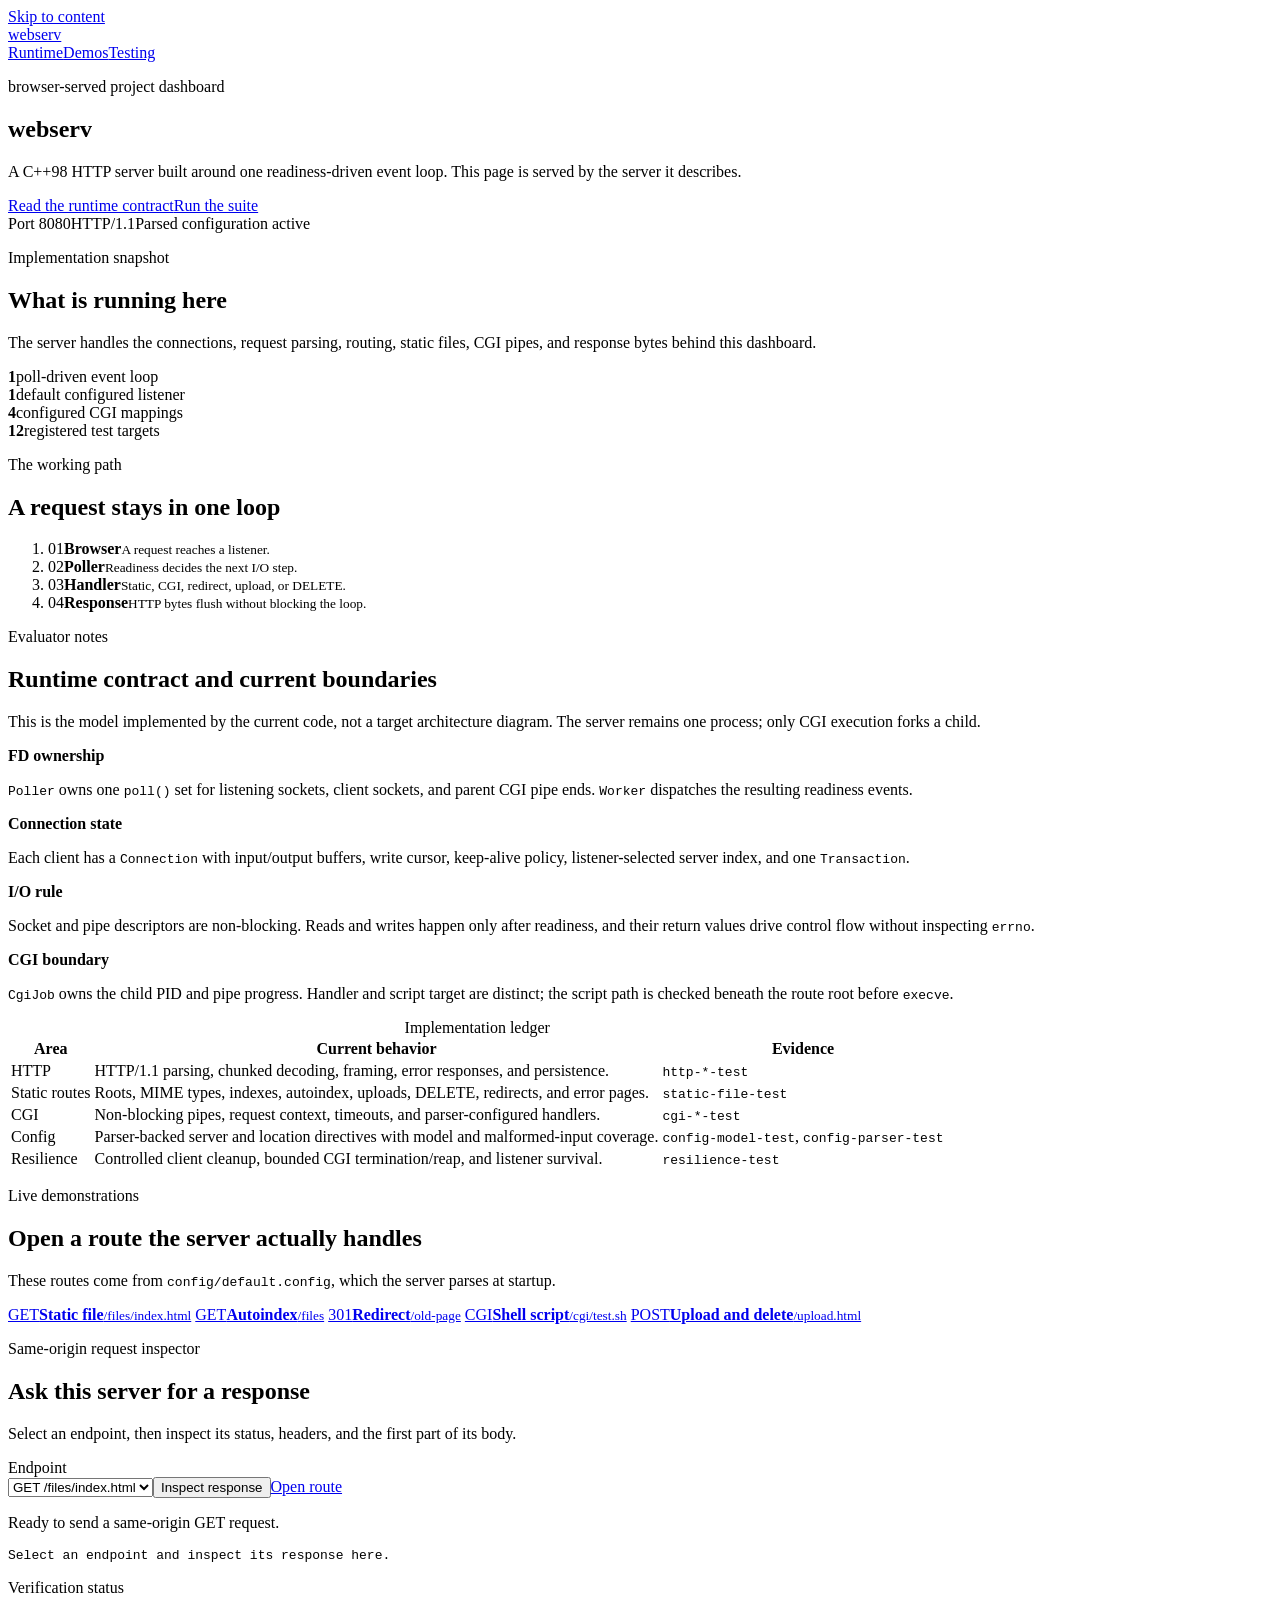
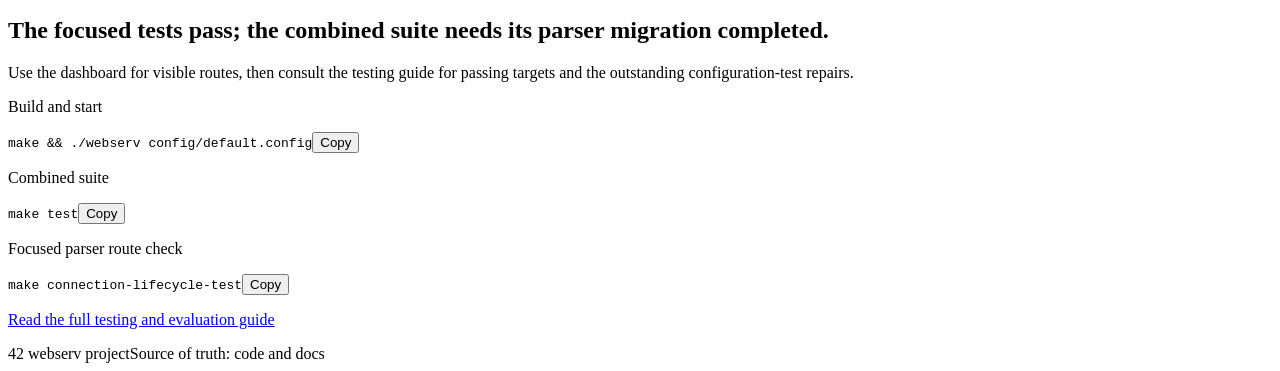
==== contents/index.html @ 9304d712 "feat(upload): accept multipart/form-data browser uploads and add an upload demo page Parse multipart" ====
<!DOCTYPE html>
<html lang="en">
<head>
	<meta charset="utf-8">
	<meta name="viewport" content="width=device-width, initial-scale=1">
	<meta name="description" content="A browser-served project dashboard for the 42 webserv project.">
	<title>webserv | project dashboard</title>
	<link rel="stylesheet" href="/dashboard.css">
</head>
<body>
	<a class="skip-link" href="#main">Skip to content</a>
	<header class="site-header">
		<a class="wordmark" href="/" aria-label="webserv dashboard home">webserv</a>
		<nav aria-label="Primary navigation"><a href="#technical">Runtime</a><a href="#demos">Demos</a><a href="#testing">Testing</a></nav>
	</header>
	<main id="main">
		<section class="hero" aria-labelledby="page-title">
			<div class="hero-content page-width">
				<p class="eyebrow"><span class="status-mark" aria-hidden="true"></span>browser-served project dashboard</p>
				<h1 id="page-title">webserv</h1>
				<p class="hero-copy">A C++98 HTTP server built around one readiness-driven event loop. This page is served by the server it describes.</p>
				<div class="hero-actions"><a class="button button-primary" href="#technical">Read the runtime contract</a><a class="button button-quiet" href="#testing">Run the suite</a></div>
			</div>
			<div class="hero-foot page-width"><span>Port 8080</span><span>HTTP/1.1</span><span>Parsed configuration active</span></div>
		</section>
		<section class="section page-width" aria-labelledby="snapshot-title">
			<div class="section-heading"><p class="eyebrow eyebrow-dark">Implementation snapshot</p><h2 id="snapshot-title">What is running here</h2><p>The server handles the connections, request parsing, routing, static files, CGI pipes, and response bytes behind this dashboard.</p></div>
			<div class="stat-grid">
				<article class="stat-card"><strong>1</strong><span>poll-driven event loop</span></article>
				<article class="stat-card stat-cyan"><strong>1</strong><span>default configured listener</span></article>
				<article class="stat-card stat-coral"><strong>4</strong><span>configured CGI mappings</span></article>
				<article class="stat-card stat-green"><strong>12</strong><span>registered test targets</span></article>
			</div>
		</section>
		<section class="section section-ink" aria-labelledby="path-title"><div class="page-width">
			<div class="section-heading section-heading-light"><p class="eyebrow">The working path</p><h2 id="path-title">A request stays in one loop</h2></div>
			<ol class="route-flow">
				<li><span>01</span><strong>Browser</strong><small>A request reaches a listener.</small></li>
				<li><span>02</span><strong>Poller</strong><small>Readiness decides the next I/O step.</small></li>
				<li><span>03</span><strong>Handler</strong><small>Static, CGI, redirect, upload, or DELETE.</small></li>
				<li><span>04</span><strong>Response</strong><small>HTTP bytes flush without blocking the loop.</small></li>
			</ol>
		</div></section>
		<section id="technical" class="section technical-section" aria-labelledby="technical-title"><div class="page-width">
			<div class="section-heading"><p class="eyebrow eyebrow-dark">Evaluator notes</p><h2 id="technical-title">Runtime contract and current boundaries</h2><p>This is the model implemented by the current code, not a target architecture diagram. The server remains one process; only CGI execution forks a child.</p></div>
			<div class="technical-layout">
				<div class="runtime-list" role="list">
					<div role="listitem"><strong>FD ownership</strong><p><code>Poller</code> owns one <code>poll()</code> set for listening sockets, client sockets, and parent CGI pipe ends. <code>Worker</code> dispatches the resulting readiness events.</p></div>
					<div role="listitem"><strong>Connection state</strong><p>Each client has a <code>Connection</code> with input/output buffers, write cursor, keep-alive policy, listener-selected server index, and one <code>Transaction</code>.</p></div>
					<div role="listitem"><strong>I/O rule</strong><p>Socket and pipe descriptors are non-blocking. Reads and writes happen only after readiness, and their return values drive control flow without inspecting <code>errno</code>.</p></div>
					<div role="listitem"><strong>CGI boundary</strong><p><code>CgiJob</code> owns the child PID and pipe progress. Handler and script target are distinct; the script path is checked beneath the route root before <code>execve</code>.</p></div>
				</div>
				<div class="status-ledger"><table><caption>Implementation ledger</caption><thead><tr><th>Area</th><th>Current behavior</th><th>Evidence</th></tr></thead><tbody>
					<tr><td>HTTP</td><td>HTTP/1.1 parsing, chunked decoding, framing, error responses, and persistence.</td><td><code>http-*-test</code></td></tr>
					<tr><td>Static routes</td><td>Roots, MIME types, indexes, autoindex, uploads, DELETE, redirects, and error pages.</td><td><code>static-file-test</code></td></tr>
					<tr><td>CGI</td><td>Non-blocking pipes, request context, timeouts, and parser-configured handlers.</td><td><code>cgi-*-test</code></td></tr>
					<tr><td>Config</td><td>Parser-backed server and location directives with model and malformed-input coverage.</td><td><code>config-model-test</code>, <code>config-parser-test</code></td></tr>
					<tr><td>Resilience</td><td>Controlled client cleanup, bounded CGI termination/reap, and listener survival.</td><td><code>resilience-test</code></td></tr>
				</tbody></table></div>
			</div>
		</div></section>
		<section id="demos" class="section page-width" aria-labelledby="demos-title">
			<div class="section-heading"><p class="eyebrow eyebrow-dark">Live demonstrations</p><h2 id="demos-title">Open a route the server actually handles</h2><p>These routes come from <code>config/default.config</code>, which the server parses at startup.</p></div>
			<div class="demo-grid">
				<a class="demo-link" href="/files/index.html"><span>GET</span><strong>Static file</strong><small>/files/index.html</small></a>
				<a class="demo-link" href="/files"><span>GET</span><strong>Autoindex</strong><small>/files</small></a>
				<a class="demo-link" href="/old-page"><span>301</span><strong>Redirect</strong><small>/old-page</small></a>
				<a class="demo-link" href="/cgi/test.sh"><span>CGI</span><strong>Shell script</strong><small>/cgi/test.sh</small></a>
				<a class="demo-link" href="/upload.html"><span>POST</span><strong>Upload and delete</strong><small>/upload.html</small></a>
			</div>
		</section>
		<section id="inspector" class="section inspector-section" aria-labelledby="inspector-title"><div class="page-width inspector-layout">
			<div class="section-heading"><p class="eyebrow eyebrow-dark">Same-origin request inspector</p><h2 id="inspector-title">Ask this server for a response</h2><p>Select an endpoint, then inspect its status, headers, and the first part of its body.</p></div>
			<div class="inspector-tool">
				<label for="endpoint">Endpoint</label>
				<div class="inspector-controls"><select id="endpoint" name="endpoint"><option value="/files/index.html">GET /files/index.html</option><option value="/files">GET /files</option><option value="/old-page">GET /old-page</option><option value="/cgi/test.sh">GET /cgi/test.sh</option></select><button id="run-request" class="button button-primary" type="button">Inspect response</button><a id="open-endpoint" class="button button-quiet" href="/files/index.html">Open route</a></div>
				<p id="inspector-status" class="inspector-status" role="status">Ready to send a same-origin GET request.</p>
				<pre id="inspector-output" class="inspector-output" tabindex="0">Select an endpoint and inspect its response here.</pre>
			</div>
		</div></section>
		<section id="testing" class="section page-width" aria-labelledby="testing-title">
			<div class="section-heading"><p class="eyebrow eyebrow-dark">Verification status</p><h2 id="testing-title">The focused tests pass; the combined suite needs its parser migration completed.</h2><p>Use the dashboard for visible routes, then consult the testing guide for passing targets and the outstanding configuration-test repairs.</p></div>
			<div class="command-grid">
				<div class="command-block"><p>Build and start</p><code>make &amp;&amp; ./webserv config/default.config</code><button class="copy-button" type="button" data-copy="make &amp;&amp; ./webserv config/default.config">Copy</button></div>
				<div class="command-block"><p>Combined suite</p><code>make test</code><button class="copy-button" type="button" data-copy="make test">Copy</button></div>
				<div class="command-block"><p>Focused parser route check</p><code>make connection-lifecycle-test</code><button class="copy-button" type="button" data-copy="make connection-lifecycle-test">Copy</button></div>
			</div>
			<p class="testing-link"><a href="https://github.com/lgollong/webserv/blob/main/docs/testing.md">Read the full testing and evaluation guide</a></p>
		</section>
	</main>
	<footer class="site-footer"><div class="page-width"><span>42 webserv project</span><span>Source of truth: code and docs</span></div></footer>
	<script src="/dashboard.js"></script>
</body>
</html>
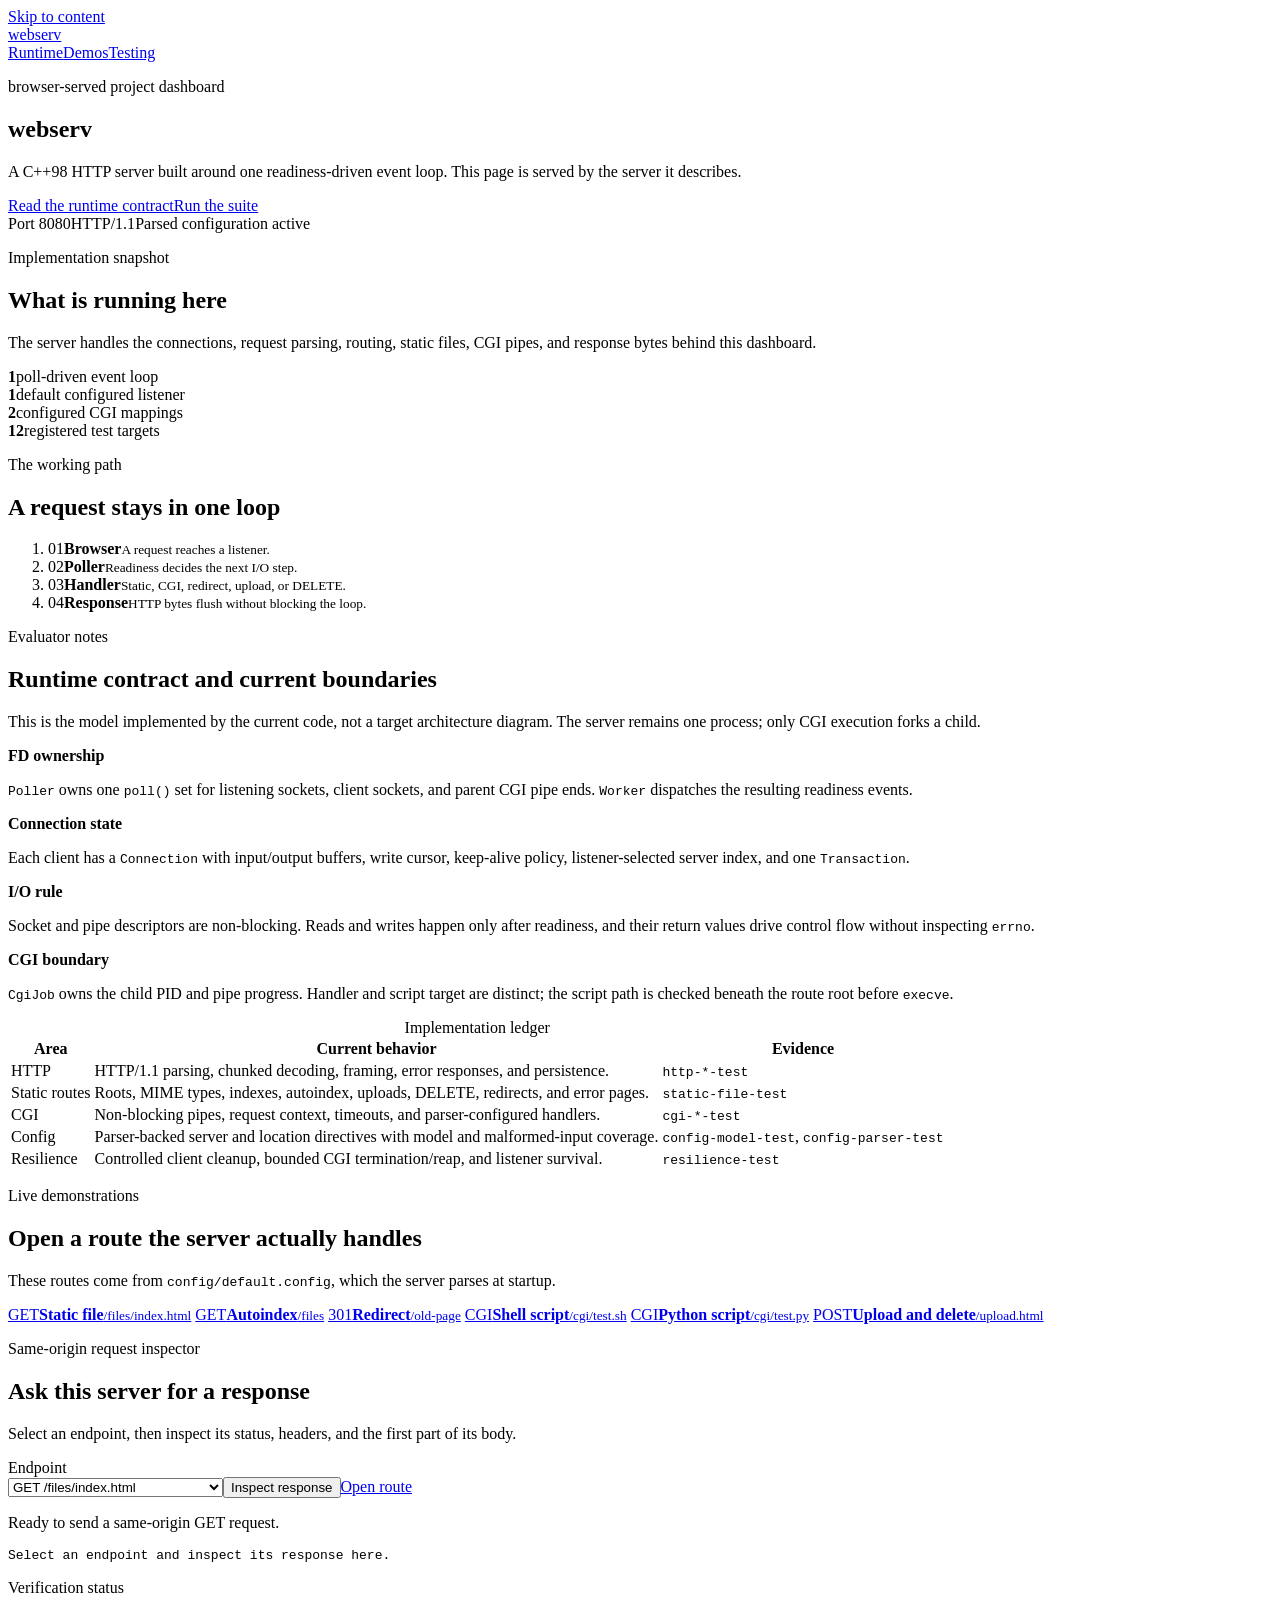
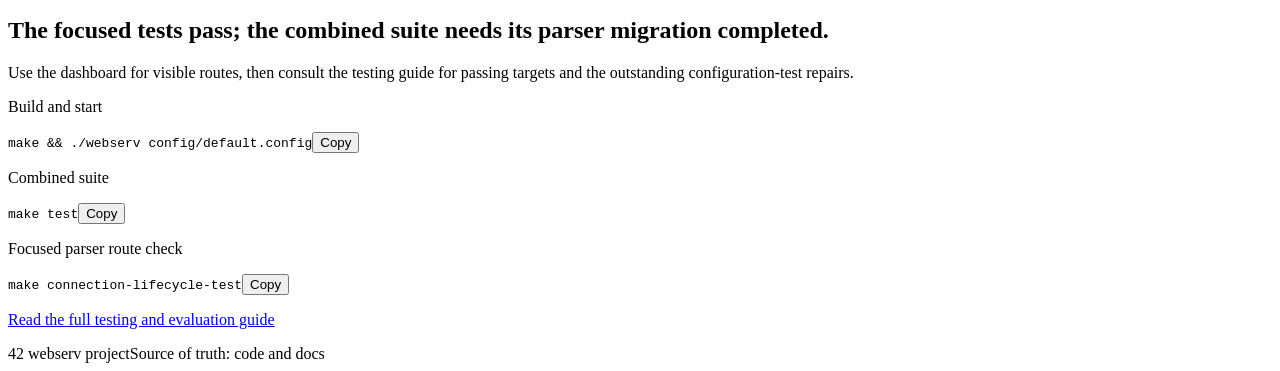
==== commit 5a8217a2: "fix(cgi): make every configured CGI handler runnable with a demo script Remove the php-cgi and /bin/" ====
--- a/contents/index.html
+++ b/contents/index.html
@@ -28,7 +28,7 @@
 			<div class="stat-grid">
 				<article class="stat-card"><strong>1</strong><span>poll-driven event loop</span></article>
 				<article class="stat-card stat-cyan"><strong>1</strong><span>default configured listener</span></article>
-				<article class="stat-card stat-coral"><strong>4</strong><span>configured CGI mappings</span></article>
+				<article class="stat-card stat-coral"><strong>2</strong><span>configured CGI mappings</span></article>
 				<article class="stat-card stat-green"><strong>12</strong><span>registered test targets</span></article>
 			</div>
 		</section>
@@ -66,6 +66,7 @@
 				<a class="demo-link" href="/files"><span>GET</span><strong>Autoindex</strong><small>/files</small></a>
 				<a class="demo-link" href="/old-page"><span>301</span><strong>Redirect</strong><small>/old-page</small></a>
 				<a class="demo-link" href="/cgi/test.sh"><span>CGI</span><strong>Shell script</strong><small>/cgi/test.sh</small></a>
+				<a class="demo-link" href="/cgi/test.py?name=webserv"><span>CGI</span><strong>Python script</strong><small>/cgi/test.py</small></a>
 				<a class="demo-link" href="/upload.html"><span>POST</span><strong>Upload and delete</strong><small>/upload.html</small></a>
 			</div>
 		</section>
@@ -73,7 +74,7 @@
 			<div class="section-heading"><p class="eyebrow eyebrow-dark">Same-origin request inspector</p><h2 id="inspector-title">Ask this server for a response</h2><p>Select an endpoint, then inspect its status, headers, and the first part of its body.</p></div>
 			<div class="inspector-tool">
 				<label for="endpoint">Endpoint</label>
-				<div class="inspector-controls"><select id="endpoint" name="endpoint"><option value="/files/index.html">GET /files/index.html</option><option value="/files">GET /files</option><option value="/old-page">GET /old-page</option><option value="/cgi/test.sh">GET /cgi/test.sh</option></select><button id="run-request" class="button button-primary" type="button">Inspect response</button><a id="open-endpoint" class="button button-quiet" href="/files/index.html">Open route</a></div>
+				<div class="inspector-controls"><select id="endpoint" name="endpoint"><option value="/files/index.html">GET /files/index.html</option><option value="/files">GET /files</option><option value="/old-page">GET /old-page</option><option value="/cgi/test.sh">GET /cgi/test.sh</option><option value="/cgi/test.py?name=webserv">GET /cgi/test.py?name=webserv</option></select><button id="run-request" class="button button-primary" type="button">Inspect response</button><a id="open-endpoint" class="button button-quiet" href="/files/index.html">Open route</a></div>
 				<p id="inspector-status" class="inspector-status" role="status">Ready to send a same-origin GET request.</p>
 				<pre id="inspector-output" class="inspector-output" tabindex="0">Select an endpoint and inspect its response here.</pre>
 			</div>
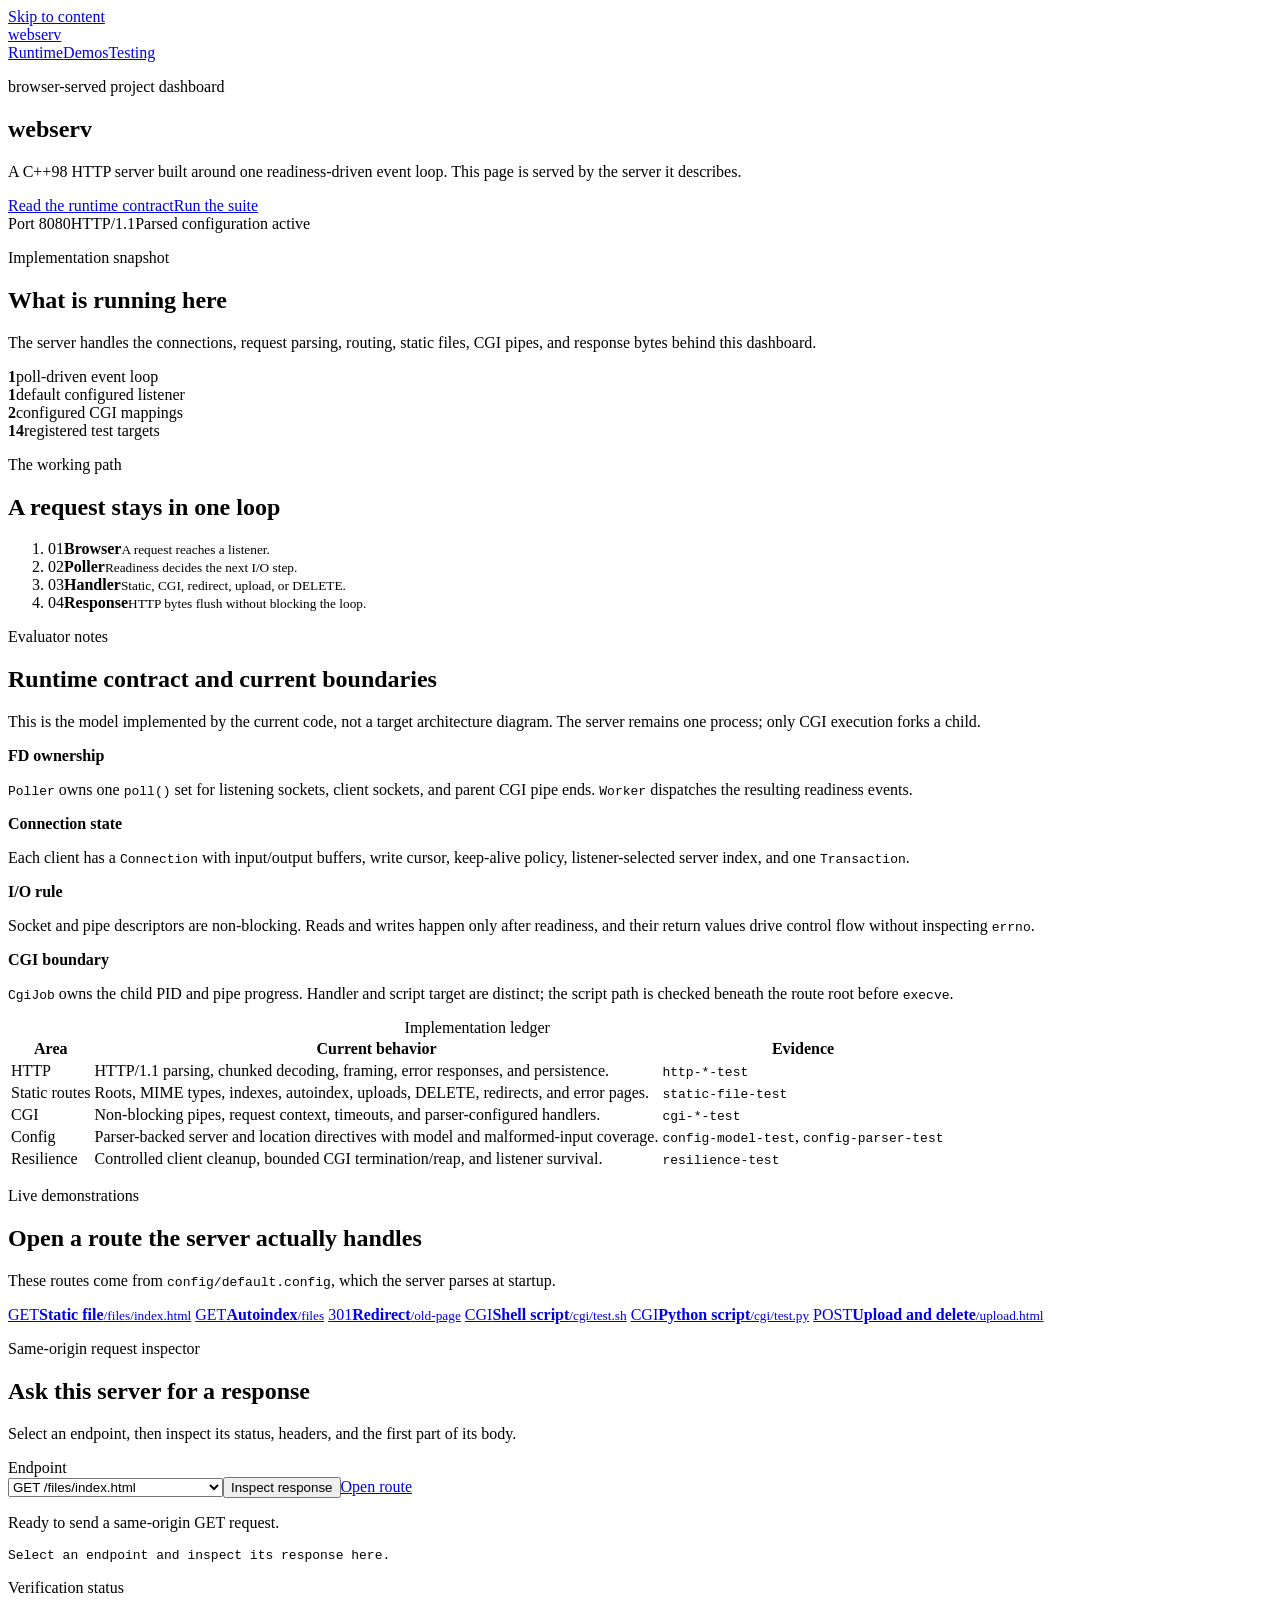
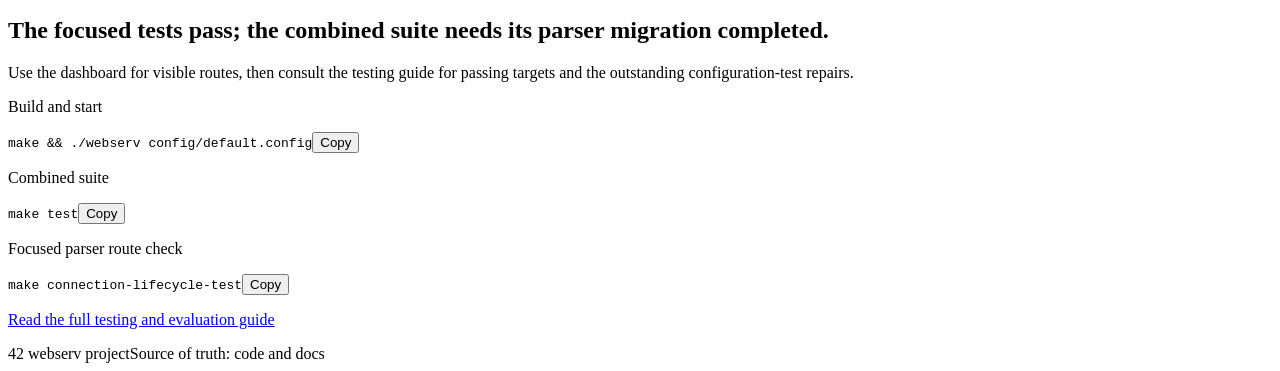
==== commit 5f428c7d: "docs(testing): synchronize documented verification status The README, architecture, testing and walk" ====
--- a/contents/index.html
+++ b/contents/index.html
@@ -29,7 +29,7 @@
 				<article class="stat-card"><strong>1</strong><span>poll-driven event loop</span></article>
 				<article class="stat-card stat-cyan"><strong>1</strong><span>default configured listener</span></article>
 				<article class="stat-card stat-coral"><strong>2</strong><span>configured CGI mappings</span></article>
-				<article class="stat-card stat-green"><strong>12</strong><span>registered test targets</span></article>
+				<article class="stat-card stat-green"><strong>14</strong><span>registered test targets</span></article>
 			</div>
 		</section>
 		<section class="section section-ink" aria-labelledby="path-title"><div class="page-width">
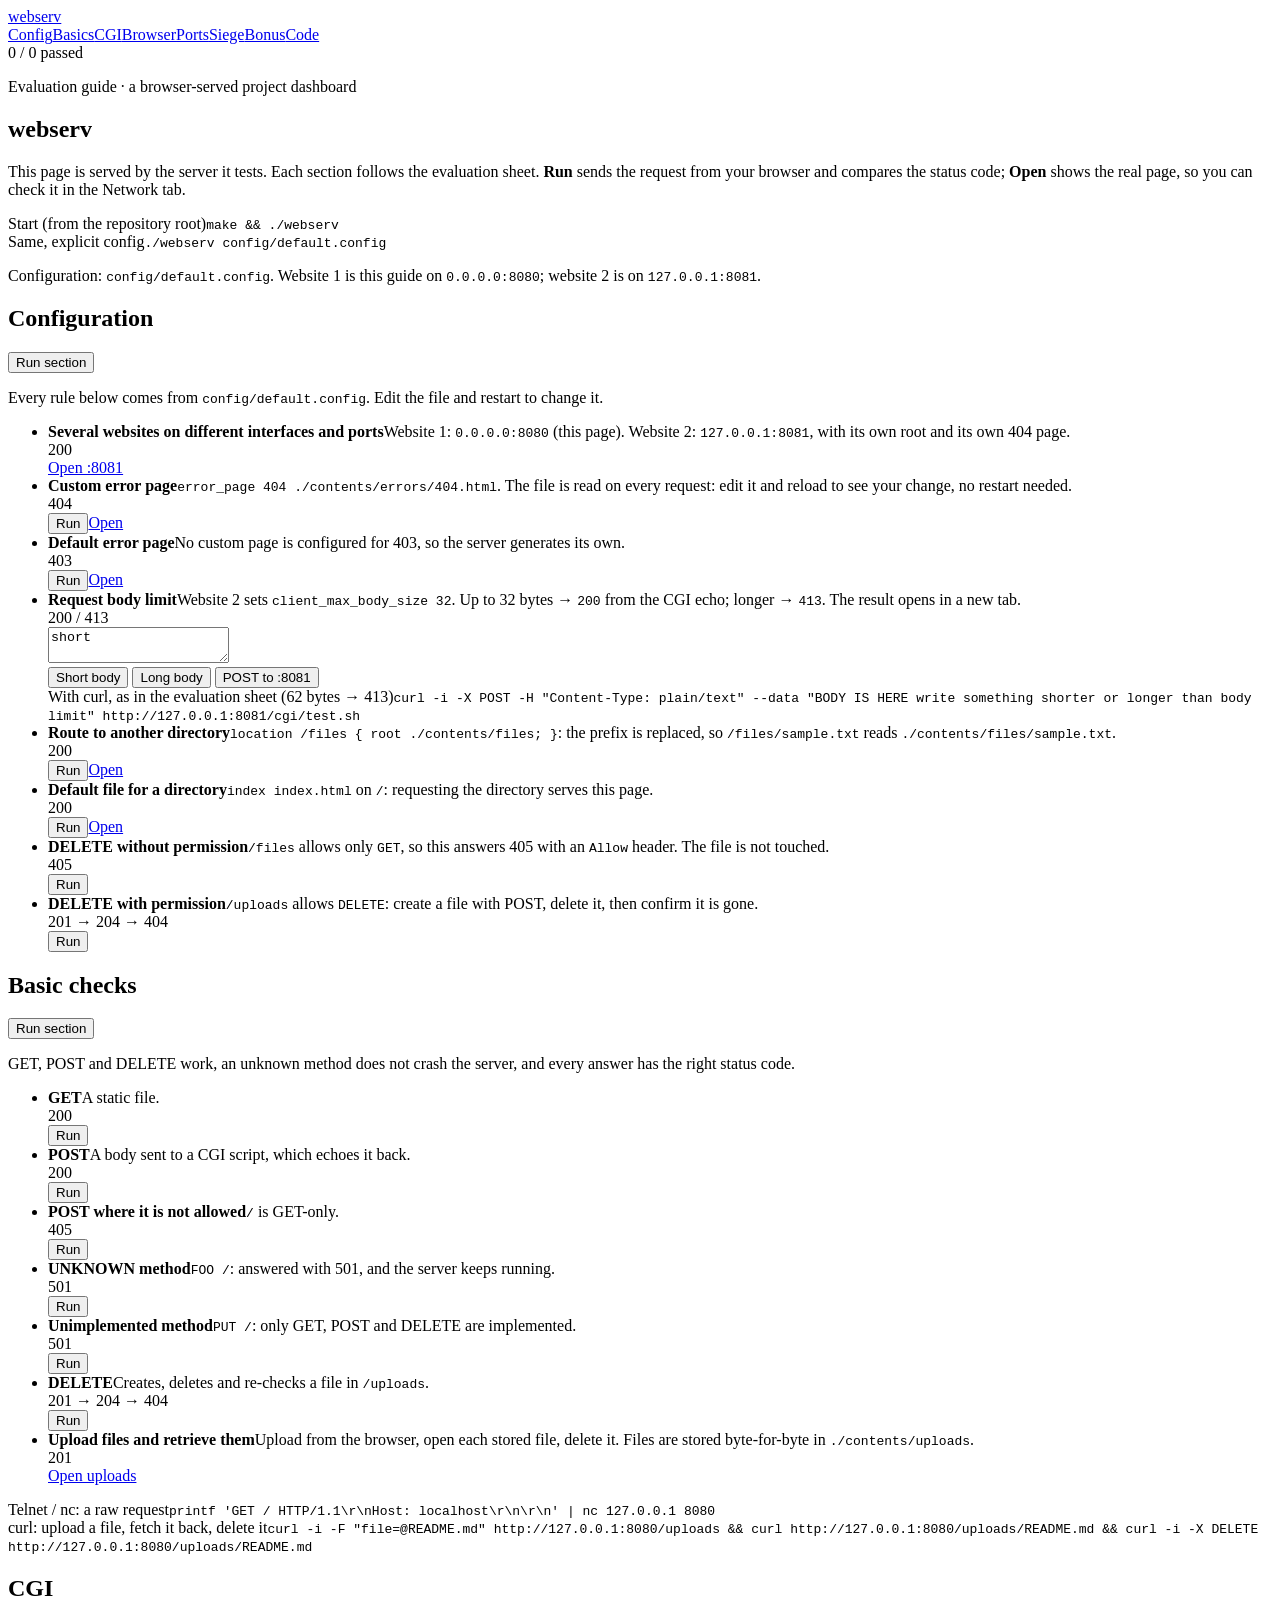
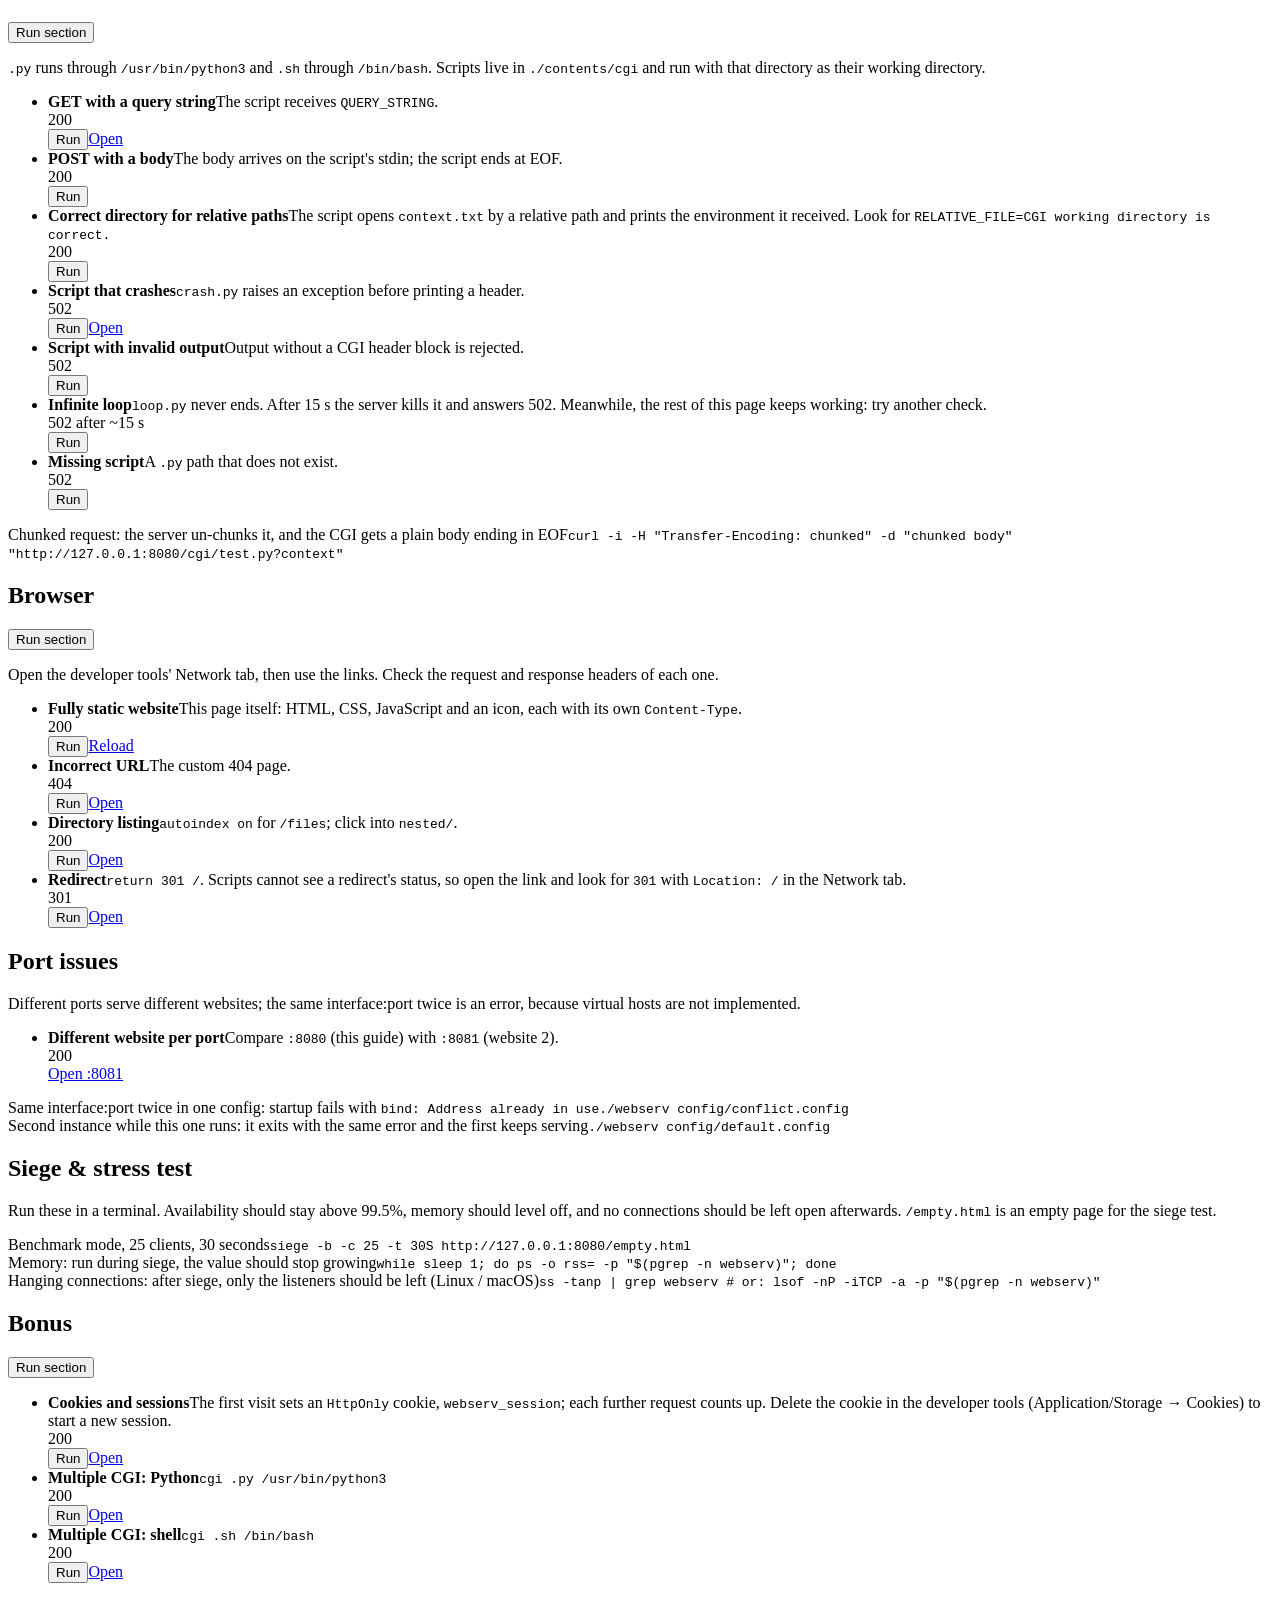
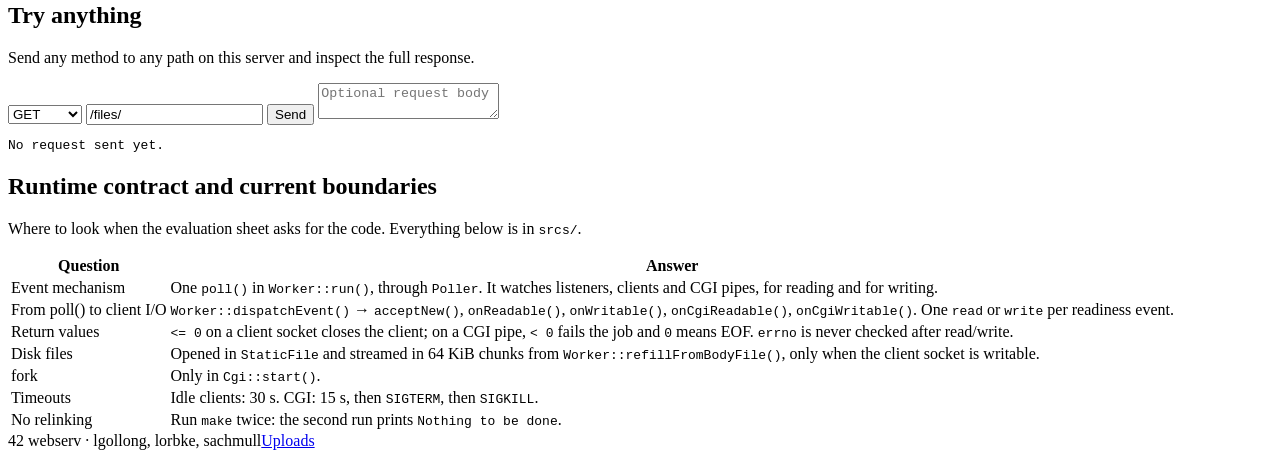
==== commit da470a68: "feat(contents): add evaluation guide website and demo configs Replace the outdated dashboard with a " ====
--- a/contents/index.html
+++ b/contents/index.html
@@ -3,93 +3,292 @@
 <head>
 	<meta charset="utf-8">
 	<meta name="viewport" content="width=device-width, initial-scale=1">
-	<meta name="description" content="A browser-served project dashboard for the 42 webserv project.">
-	<title>webserv | project dashboard</title>
+	<meta name="description" content="Evaluation guide for the 42 webserv project: a browser-served project dashboard that runs every evaluation-sheet check.">
+	<title>webserv | evaluation guide</title>
+	<link rel="icon" href="/files/favicon.ico">
 	<link rel="stylesheet" href="/dashboard.css">
 </head>
 <body>
-	<a class="skip-link" href="#main">Skip to content</a>
-	<header class="site-header">
-		<a class="wordmark" href="/" aria-label="webserv dashboard home">webserv</a>
-		<nav aria-label="Primary navigation"><a href="#technical">Runtime</a><a href="#demos">Demos</a><a href="#testing">Testing</a></nav>
+	<header class="topbar">
+		<div class="topbar-inner">
+			<a class="wordmark" href="/">webserv</a>
+			<nav aria-label="Evaluation sections">
+				<a href="#config">Config</a><a href="#basics">Basics</a><a href="#cgi">CGI</a><a href="#browser">Browser</a><a href="#ports">Ports</a><a href="#stress">Siege</a><a href="#bonus">Bonus</a><a href="#code">Code</a>
+			</nav>
+			<span id="progress" class="progress" role="status">0 / 0 passed</span>
+		</div>
 	</header>
-	<main id="main">
-		<section class="hero" aria-labelledby="page-title">
-			<div class="hero-content page-width">
-				<p class="eyebrow"><span class="status-mark" aria-hidden="true"></span>browser-served project dashboard</p>
-				<h1 id="page-title">webserv</h1>
-				<p class="hero-copy">A C++98 HTTP server built around one readiness-driven event loop. This page is served by the server it describes.</p>
-				<div class="hero-actions"><a class="button button-primary" href="#technical">Read the runtime contract</a><a class="button button-quiet" href="#testing">Run the suite</a></div>
-			</div>
-			<div class="hero-foot page-width"><span>Port 8080</span><span>HTTP/1.1</span><span>Parsed configuration active</span></div>
-		</section>
-		<section class="section page-width" aria-labelledby="snapshot-title">
-			<div class="section-heading"><p class="eyebrow eyebrow-dark">Implementation snapshot</p><h2 id="snapshot-title">What is running here</h2><p>The server handles the connections, request parsing, routing, static files, CGI pipes, and response bytes behind this dashboard.</p></div>
-			<div class="stat-grid">
-				<article class="stat-card"><strong>1</strong><span>poll-driven event loop</span></article>
-				<article class="stat-card stat-cyan"><strong>1</strong><span>default configured listener</span></article>
-				<article class="stat-card stat-coral"><strong>2</strong><span>configured CGI mappings</span></article>
-				<article class="stat-card stat-green"><strong>14</strong><span>registered test targets</span></article>
-			</div>
-		</section>
-		<section class="section section-ink" aria-labelledby="path-title"><div class="page-width">
-			<div class="section-heading section-heading-light"><p class="eyebrow">The working path</p><h2 id="path-title">A request stays in one loop</h2></div>
-			<ol class="route-flow">
-				<li><span>01</span><strong>Browser</strong><small>A request reaches a listener.</small></li>
-				<li><span>02</span><strong>Poller</strong><small>Readiness decides the next I/O step.</small></li>
-				<li><span>03</span><strong>Handler</strong><small>Static, CGI, redirect, upload, or DELETE.</small></li>
-				<li><span>04</span><strong>Response</strong><small>HTTP bytes flush without blocking the loop.</small></li>
-			</ol>
-		</div></section>
-		<section id="technical" class="section technical-section" aria-labelledby="technical-title"><div class="page-width">
-			<div class="section-heading"><p class="eyebrow eyebrow-dark">Evaluator notes</p><h2 id="technical-title">Runtime contract and current boundaries</h2><p>This is the model implemented by the current code, not a target architecture diagram. The server remains one process; only CGI execution forks a child.</p></div>
-			<div class="technical-layout">
-				<div class="runtime-list" role="list">
-					<div role="listitem"><strong>FD ownership</strong><p><code>Poller</code> owns one <code>poll()</code> set for listening sockets, client sockets, and parent CGI pipe ends. <code>Worker</code> dispatches the resulting readiness events.</p></div>
-					<div role="listitem"><strong>Connection state</strong><p>Each client has a <code>Connection</code> with input/output buffers, write cursor, keep-alive policy, listener-selected server index, and one <code>Transaction</code>.</p></div>
-					<div role="listitem"><strong>I/O rule</strong><p>Socket and pipe descriptors are non-blocking. Reads and writes happen only after readiness, and their return values drive control flow without inspecting <code>errno</code>.</p></div>
-					<div role="listitem"><strong>CGI boundary</strong><p><code>CgiJob</code> owns the child PID and pipe progress. Handler and script target are distinct; the script path is checked beneath the route root before <code>execve</code>.</p></div>
-				</div>
-				<div class="status-ledger"><table><caption>Implementation ledger</caption><thead><tr><th>Area</th><th>Current behavior</th><th>Evidence</th></tr></thead><tbody>
-					<tr><td>HTTP</td><td>HTTP/1.1 parsing, chunked decoding, framing, error responses, and persistence.</td><td><code>http-*-test</code></td></tr>
-					<tr><td>Static routes</td><td>Roots, MIME types, indexes, autoindex, uploads, DELETE, redirects, and error pages.</td><td><code>static-file-test</code></td></tr>
-					<tr><td>CGI</td><td>Non-blocking pipes, request context, timeouts, and parser-configured handlers.</td><td><code>cgi-*-test</code></td></tr>
-					<tr><td>Config</td><td>Parser-backed server and location directives with model and malformed-input coverage.</td><td><code>config-model-test</code>, <code>config-parser-test</code></td></tr>
-					<tr><td>Resilience</td><td>Controlled client cleanup, bounded CGI termination/reap, and listener survival.</td><td><code>resilience-test</code></td></tr>
-				</tbody></table></div>
-			</div>
-		</div></section>
-		<section id="demos" class="section page-width" aria-labelledby="demos-title">
-			<div class="section-heading"><p class="eyebrow eyebrow-dark">Live demonstrations</p><h2 id="demos-title">Open a route the server actually handles</h2><p>These routes come from <code>config/default.config</code>, which the server parses at startup.</p></div>
-			<div class="demo-grid">
-				<a class="demo-link" href="/files/index.html"><span>GET</span><strong>Static file</strong><small>/files/index.html</small></a>
-				<a class="demo-link" href="/files"><span>GET</span><strong>Autoindex</strong><small>/files</small></a>
-				<a class="demo-link" href="/old-page"><span>301</span><strong>Redirect</strong><small>/old-page</small></a>
-				<a class="demo-link" href="/cgi/test.sh"><span>CGI</span><strong>Shell script</strong><small>/cgi/test.sh</small></a>
-				<a class="demo-link" href="/cgi/test.py?name=webserv"><span>CGI</span><strong>Python script</strong><small>/cgi/test.py</small></a>
-				<a class="demo-link" href="/upload.html"><span>POST</span><strong>Upload and delete</strong><small>/upload.html</small></a>
-			</div>
-		</section>
-		<section id="inspector" class="section inspector-section" aria-labelledby="inspector-title"><div class="page-width inspector-layout">
-			<div class="section-heading"><p class="eyebrow eyebrow-dark">Same-origin request inspector</p><h2 id="inspector-title">Ask this server for a response</h2><p>Select an endpoint, then inspect its status, headers, and the first part of its body.</p></div>
-			<div class="inspector-tool">
-				<label for="endpoint">Endpoint</label>
-				<div class="inspector-controls"><select id="endpoint" name="endpoint"><option value="/files/index.html">GET /files/index.html</option><option value="/files">GET /files</option><option value="/old-page">GET /old-page</option><option value="/cgi/test.sh">GET /cgi/test.sh</option><option value="/cgi/test.py?name=webserv">GET /cgi/test.py?name=webserv</option></select><button id="run-request" class="button button-primary" type="button">Inspect response</button><a id="open-endpoint" class="button button-quiet" href="/files/index.html">Open route</a></div>
-				<p id="inspector-status" class="inspector-status" role="status">Ready to send a same-origin GET request.</p>
-				<pre id="inspector-output" class="inspector-output" tabindex="0">Select an endpoint and inspect its response here.</pre>
-			</div>
-		</div></section>
-		<section id="testing" class="section page-width" aria-labelledby="testing-title">
-			<div class="section-heading"><p class="eyebrow eyebrow-dark">Verification status</p><h2 id="testing-title">The focused tests pass; the combined suite needs its parser migration completed.</h2><p>Use the dashboard for visible routes, then consult the testing guide for passing targets and the outstanding configuration-test repairs.</p></div>
-			<div class="command-grid">
-				<div class="command-block"><p>Build and start</p><code>make &amp;&amp; ./webserv config/default.config</code><button class="copy-button" type="button" data-copy="make &amp;&amp; ./webserv config/default.config">Copy</button></div>
-				<div class="command-block"><p>Combined suite</p><code>make test</code><button class="copy-button" type="button" data-copy="make test">Copy</button></div>
-				<div class="command-block"><p>Focused parser route check</p><code>make connection-lifecycle-test</code><button class="copy-button" type="button" data-copy="make connection-lifecycle-test">Copy</button></div>
-			</div>
-			<p class="testing-link"><a href="https://github.com/lgollong/webserv/blob/main/docs/testing.md">Read the full testing and evaluation guide</a></p>
+
+	<main class="page">
+		<section class="intro">
+			<p class="eyebrow">Evaluation guide &middot; a browser-served project dashboard</p>
+			<h1 id="page-title">webserv</h1>
+			<p class="lead">This page is served by the server it tests. Each section follows the evaluation sheet. <strong>Run</strong> sends the request from your browser and compares the status code; <strong>Open</strong> shows the real page, so you can check it in the Network tab.</p>
+			<div class="commands">
+				<div class="command"><span>Start (from the repository root)</span><code>make &amp;&amp; ./webserv</code></div>
+				<div class="command"><span>Same, explicit config</span><code>./webserv config/default.config</code></div>
+			</div>
+			<p class="note">Configuration: <code>config/default.config</code>. Website&nbsp;1 is this guide on <code>0.0.0.0:8080</code>; website&nbsp;2 is on <code>127.0.0.1:8081</code>.</p>
+		</section>
+
+		<section id="config" class="block">
+			<div class="block-head">
+				<h2>Configuration</h2>
+				<button class="run-all" type="button">Run section</button>
+			</div>
+			<p>Every rule below comes from <code>config/default.config</code>. Edit the file and restart to change it.</p>
+			<ul class="checks">
+				<li class="check">
+					<div class="check-text"><strong>Several websites on different interfaces and ports</strong><span>Website 1: <code>0.0.0.0:8080</code> (this page). Website 2: <code>127.0.0.1:8081</code>, with its own root and its own 404 page.</span></div>
+					<span class="expect">200</span>
+					<div class="actions"><a class="open" href="http://127.0.0.1:8081/" target="_blank" rel="noopener">Open :8081</a></div>
+				</li>
+				<li class="check" data-method="GET" data-path="/does-not-exist" data-expect="404">
+					<div class="check-text"><strong>Custom error page</strong><span><code>error_page 404 ./contents/errors/404.html</code>. The file is read on every request: edit it and reload to see your change, no restart needed.</span></div>
+					<span class="expect">404</span>
+					<div class="actions"><button class="run" type="button">Run</button><a class="open" href="/does-not-exist">Open</a></div>
+				</li>
+				<li class="check" data-method="GET" data-path="/no-index/" data-expect="403">
+					<div class="check-text"><strong>Default error page</strong><span>No custom page is configured for 403, so the server generates its own.</span></div>
+					<span class="expect">403</span>
+					<div class="actions"><button class="run" type="button">Run</button><a class="open" href="/no-index/">Open</a></div>
+				</li>
+				<li class="check check-form">
+					<div class="check-text"><strong>Request body limit</strong><span>Website 2 sets <code>client_max_body_size 32</code>. Up to 32 bytes &rarr; <code>200</code> from the CGI echo; longer &rarr; <code>413</code>. The result opens in a new tab.</span></div>
+					<span class="expect">200 / 413</span>
+					<form class="limit-form" action="http://127.0.0.1:8081/cgi/test.sh" method="post" enctype="text/plain" target="_blank">
+						<textarea name="body" rows="2" aria-label="Request body">short</textarea>
+						<div class="actions">
+							<button class="fill" type="button" data-fill="short">Short body</button>
+							<button class="fill" type="button" data-fill="BODY IS HERE write something shorter or longer than body limit">Long body</button>
+							<button class="run" type="submit">POST to :8081</button>
+						</div>
+					</form>
+					<div class="command"><span>With curl, as in the evaluation sheet (62 bytes &rarr; 413)</span><code>curl -i -X POST -H "Content-Type: plain/text" --data "BODY IS HERE write something shorter or longer than body limit" http://127.0.0.1:8081/cgi/test.sh</code></div>
+				</li>
+				<li class="check" data-method="GET" data-path="/files/sample.txt" data-expect="200">
+					<div class="check-text"><strong>Route to another directory</strong><span><code>location /files { root ./contents/files; }</code>: the prefix is replaced, so <code>/files/sample.txt</code> reads <code>./contents/files/sample.txt</code>.</span></div>
+					<span class="expect">200</span>
+					<div class="actions"><button class="run" type="button">Run</button><a class="open" href="/files/sample.txt">Open</a></div>
+				</li>
+				<li class="check" data-method="GET" data-path="/" data-expect="200">
+					<div class="check-text"><strong>Default file for a directory</strong><span><code>index index.html</code> on <code>/</code>: requesting the directory serves this page.</span></div>
+					<span class="expect">200</span>
+					<div class="actions"><button class="run" type="button">Run</button><a class="open" href="/">Open</a></div>
+				</li>
+				<li class="check" data-method="DELETE" data-path="/files/sample.txt" data-expect="405">
+					<div class="check-text"><strong>DELETE without permission</strong><span><code>/files</code> allows only <code>GET</code>, so this answers 405 with an <code>Allow</code> header. The file is not touched.</span></div>
+					<span class="expect">405</span>
+					<div class="actions"><button class="run" type="button">Run</button></div>
+				</li>
+				<li class="check" data-action="delete-cycle" data-expect="201 204 404">
+					<div class="check-text"><strong>DELETE with permission</strong><span><code>/uploads</code> allows <code>DELETE</code>: create a file with POST, delete it, then confirm it is gone.</span></div>
+					<span class="expect">201 &rarr; 204 &rarr; 404</span>
+					<div class="actions"><button class="run" type="button">Run</button></div>
+				</li>
+			</ul>
+		</section>
+
+		<section id="basics" class="block">
+			<div class="block-head">
+				<h2>Basic checks</h2>
+				<button class="run-all" type="button">Run section</button>
+			</div>
+			<p>GET, POST and DELETE work, an unknown method does not crash the server, and every answer has the right status code.</p>
+			<ul class="checks">
+				<li class="check" data-method="GET" data-path="/files/sample.txt" data-expect="200">
+					<div class="check-text"><strong>GET</strong><span>A static file.</span></div>
+					<span class="expect">200</span>
+					<div class="actions"><button class="run" type="button">Run</button></div>
+				</li>
+				<li class="check" data-method="POST" data-path="/cgi/test.py" data-body="message=hello" data-expect="200">
+					<div class="check-text"><strong>POST</strong><span>A body sent to a CGI script, which echoes it back.</span></div>
+					<span class="expect">200</span>
+					<div class="actions"><button class="run" type="button">Run</button></div>
+				</li>
+				<li class="check" data-method="POST" data-path="/" data-body="x" data-expect="405">
+					<div class="check-text"><strong>POST where it is not allowed</strong><span><code>/</code> is GET-only.</span></div>
+					<span class="expect">405</span>
+					<div class="actions"><button class="run" type="button">Run</button></div>
+				</li>
+				<li class="check" data-method="FOO" data-path="/" data-expect="501">
+					<div class="check-text"><strong>UNKNOWN method</strong><span><code>FOO /</code>: answered with 501, and the server keeps running.</span></div>
+					<span class="expect">501</span>
+					<div class="actions"><button class="run" type="button">Run</button></div>
+				</li>
+				<li class="check" data-method="PUT" data-path="/" data-expect="501">
+					<div class="check-text"><strong>Unimplemented method</strong><span><code>PUT /</code>: only GET, POST and DELETE are implemented.</span></div>
+					<span class="expect">501</span>
+					<div class="actions"><button class="run" type="button">Run</button></div>
+				</li>
+				<li class="check" data-action="delete-cycle" data-expect="201 204 404">
+					<div class="check-text"><strong>DELETE</strong><span>Creates, deletes and re-checks a file in <code>/uploads</code>.</span></div>
+					<span class="expect">201 &rarr; 204 &rarr; 404</span>
+					<div class="actions"><button class="run" type="button">Run</button></div>
+				</li>
+				<li class="check">
+					<div class="check-text"><strong>Upload files and retrieve them</strong><span>Upload from the browser, open each stored file, delete it. Files are stored byte-for-byte in <code>./contents/uploads</code>.</span></div>
+					<span class="expect">201</span>
+					<div class="actions"><a class="open" href="/upload.html">Open uploads</a></div>
+				</li>
+			</ul>
+			<div class="command"><span>Telnet / nc: a raw request</span><code>printf 'GET / HTTP/1.1\r\nHost: localhost\r\n\r\n' | nc 127.0.0.1 8080</code></div>
+			<div class="command"><span>curl: upload a file, fetch it back, delete it</span><code>curl -i -F "file=@README.md" http://127.0.0.1:8080/uploads &amp;&amp; curl http://127.0.0.1:8080/uploads/README.md &amp;&amp; curl -i -X DELETE http://127.0.0.1:8080/uploads/README.md</code></div>
+		</section>
+
+		<section id="cgi" class="block">
+			<div class="block-head">
+				<h2>CGI</h2>
+				<button class="run-all" type="button">Run section</button>
+			</div>
+			<p><code>.py</code> runs through <code>/usr/bin/python3</code> and <code>.sh</code> through <code>/bin/bash</code>. Scripts live in <code>./contents/cgi</code> and run with that directory as their working directory.</p>
+			<ul class="checks">
+				<li class="check" data-method="GET" data-path="/cgi/test.py?name=evaluator" data-expect="200">
+					<div class="check-text"><strong>GET with a query string</strong><span>The script receives <code>QUERY_STRING</code>.</span></div>
+					<span class="expect">200</span>
+					<div class="actions"><button class="run" type="button">Run</button><a class="open" href="/cgi/test.py?name=evaluator">Open</a></div>
+				</li>
+				<li class="check" data-method="POST" data-path="/cgi/test.sh" data-body="posted to a shell script" data-expect="200">
+					<div class="check-text"><strong>POST with a body</strong><span>The body arrives on the script's stdin; the script ends at EOF.</span></div>
+					<span class="expect">200</span>
+					<div class="actions"><button class="run" type="button">Run</button></div>
+				</li>
+				<li class="check" data-method="POST" data-path="/cgi/test.py?context" data-body="context check" data-expect="200">
+					<div class="check-text"><strong>Correct directory for relative paths</strong><span>The script opens <code>context.txt</code> by a relative path and prints the environment it received. Look for <code>RELATIVE_FILE=CGI working directory is correct.</code></span></div>
+					<span class="expect">200</span>
+					<div class="actions"><button class="run" type="button">Run</button></div>
+				</li>
+				<li class="check" data-method="GET" data-path="/cgi/crash.py" data-expect="502">
+					<div class="check-text"><strong>Script that crashes</strong><span><code>crash.py</code> raises an exception before printing a header.</span></div>
+					<span class="expect">502</span>
+					<div class="actions"><button class="run" type="button">Run</button><a class="open" href="/cgi/crash.py">Open</a></div>
+				</li>
+				<li class="check" data-method="GET" data-path="/cgi/test.sh?malformed" data-expect="502">
+					<div class="check-text"><strong>Script with invalid output</strong><span>Output without a CGI header block is rejected.</span></div>
+					<span class="expect">502</span>
+					<div class="actions"><button class="run" type="button">Run</button></div>
+				</li>
+				<li class="check" data-method="GET" data-path="/cgi/loop.py" data-expect="502">
+					<div class="check-text"><strong>Infinite loop</strong><span><code>loop.py</code> never ends. After 15&nbsp;s the server kills it and answers 502. Meanwhile, the rest of this page keeps working: try another check.</span></div>
+					<span class="expect">502 after ~15 s</span>
+					<div class="actions"><button class="run" type="button">Run</button></div>
+				</li>
+				<li class="check" data-method="GET" data-path="/cgi/missing.py" data-expect="502">
+					<div class="check-text"><strong>Missing script</strong><span>A <code>.py</code> path that does not exist.</span></div>
+					<span class="expect">502</span>
+					<div class="actions"><button class="run" type="button">Run</button></div>
+				</li>
+			</ul>
+			<div class="command"><span>Chunked request: the server un-chunks it, and the CGI gets a plain body ending in EOF</span><code>curl -i -H "Transfer-Encoding: chunked" -d "chunked body" "http://127.0.0.1:8080/cgi/test.py?context"</code></div>
+		</section>
+
+		<section id="browser" class="block">
+			<div class="block-head">
+				<h2>Browser</h2>
+				<button class="run-all" type="button">Run section</button>
+			</div>
+			<p>Open the developer tools' Network tab, then use the links. Check the request and response headers of each one.</p>
+			<ul class="checks">
+				<li class="check" data-method="GET" data-path="/dashboard.css" data-expect="200">
+					<div class="check-text"><strong>Fully static website</strong><span>This page itself: HTML, CSS, JavaScript and an icon, each with its own <code>Content-Type</code>.</span></div>
+					<span class="expect">200</span>
+					<div class="actions"><button class="run" type="button">Run</button><a class="open" href="/">Reload</a></div>
+				</li>
+				<li class="check" data-method="GET" data-path="/this/url/is/wrong" data-expect="404">
+					<div class="check-text"><strong>Incorrect URL</strong><span>The custom 404 page.</span></div>
+					<span class="expect">404</span>
+					<div class="actions"><button class="run" type="button">Run</button><a class="open" href="/this/url/is/wrong">Open</a></div>
+				</li>
+				<li class="check" data-method="GET" data-path="/files/" data-expect="200">
+					<div class="check-text"><strong>Directory listing</strong><span><code>autoindex on</code> for <code>/files</code>; click into <code>nested/</code>.</span></div>
+					<span class="expect">200</span>
+					<div class="actions"><button class="run" type="button">Run</button><a class="open" href="/files/">Open</a></div>
+				</li>
+				<li class="check" data-method="GET" data-path="/old-page" data-expect="redirect">
+					<div class="check-text"><strong>Redirect</strong><span><code>return 301 /</code>. Scripts cannot see a redirect's status, so open the link and look for <code>301</code> with <code>Location: /</code> in the Network tab.</span></div>
+					<span class="expect">301</span>
+					<div class="actions"><button class="run" type="button">Run</button><a class="open" href="/old-page">Open</a></div>
+				</li>
+			</ul>
+		</section>
+
+		<section id="ports" class="block">
+			<h2>Port issues</h2>
+			<p>Different ports serve different websites; the same interface:port twice is an error, because virtual hosts are not implemented.</p>
+			<ul class="checks">
+				<li class="check">
+					<div class="check-text"><strong>Different website per port</strong><span>Compare <code>:8080</code> (this guide) with <code>:8081</code> (website 2).</span></div>
+					<span class="expect">200</span>
+					<div class="actions"><a class="open" href="http://127.0.0.1:8081/" target="_blank" rel="noopener">Open :8081</a></div>
+				</li>
+			</ul>
+			<div class="command"><span>Same interface:port twice in one config: startup fails with <code>bind: Address already in use</code></span><code>./webserv config/conflict.config</code></div>
+			<div class="command"><span>Second instance while this one runs: it exits with the same error and the first keeps serving</span><code>./webserv config/default.config</code></div>
+		</section>
+
+		<section id="stress" class="block">
+			<h2>Siege &amp; stress test</h2>
+			<p>Run these in a terminal. Availability should stay above 99.5%, memory should level off, and no connections should be left open afterwards. <code>/empty.html</code> is an empty page for the siege test.</p>
+			<div class="command"><span>Benchmark mode, 25 clients, 30 seconds</span><code>siege -b -c 25 -t 30S http://127.0.0.1:8080/empty.html</code></div>
+			<div class="command"><span>Memory: run during siege, the value should stop growing</span><code>while sleep 1; do ps -o rss= -p "$(pgrep -n webserv)"; done</code></div>
+			<div class="command"><span>Hanging connections: after siege, only the listeners should be left (Linux / macOS)</span><code>ss -tanp | grep webserv    # or: lsof -nP -iTCP -a -p "$(pgrep -n webserv)"</code></div>
+		</section>
+
+		<section id="bonus" class="block">
+			<div class="block-head">
+				<h2>Bonus</h2>
+				<button class="run-all" type="button">Run section</button>
+			</div>
+			<ul class="checks">
+				<li class="check" data-method="GET" data-path="/session" data-expect="200">
+					<div class="check-text"><strong>Cookies and sessions</strong><span>The first visit sets an <code>HttpOnly</code> cookie, <code>webserv_session</code>; each further request counts up. Delete the cookie in the developer tools (Application/Storage &rarr; Cookies) to start a new session.</span></div>
+					<span class="expect">200</span>
+					<div class="actions"><button class="run" type="button">Run</button><a class="open" href="/session">Open</a></div>
+				</li>
+				<li class="check" data-method="GET" data-path="/cgi/test.py?name=python" data-expect="200">
+					<div class="check-text"><strong>Multiple CGI: Python</strong><span><code>cgi .py /usr/bin/python3</code></span></div>
+					<span class="expect">200</span>
+					<div class="actions"><button class="run" type="button">Run</button><a class="open" href="/cgi/test.py?name=python">Open</a></div>
+				</li>
+				<li class="check" data-method="GET" data-path="/cgi/test.sh" data-expect="200">
+					<div class="check-text"><strong>Multiple CGI: shell</strong><span><code>cgi .sh /bin/bash</code></span></div>
+					<span class="expect">200</span>
+					<div class="actions"><button class="run" type="button">Run</button><a class="open" href="/cgi/test.sh">Open</a></div>
+				</li>
+			</ul>
+		</section>
+
+		<section id="lab" class="block">
+			<h2>Try anything</h2>
+			<p>Send any method to any path on this server and inspect the full response.</p>
+			<form id="lab-form" class="lab">
+				<select id="lab-method" aria-label="Method"><option>GET</option><option>POST</option><option>DELETE</option><option>PUT</option><option>FOO</option></select>
+				<input id="lab-path" type="text" value="/files/" aria-label="Path" spellcheck="false">
+				<button class="run" type="submit">Send</button>
+				<textarea id="lab-body" rows="2" placeholder="Optional request body" aria-label="Request body"></textarea>
+			</form>
+			<pre id="lab-output" class="result">No request sent yet.</pre>
+		</section>
+
+		<section id="code" class="block">
+			<h2>Runtime contract and current boundaries</h2>
+			<p>Where to look when the evaluation sheet asks for the code. Everything below is in <code>srcs/</code>.</p>
+			<table class="code-map">
+				<thead><tr><th>Question</th><th>Answer</th></tr></thead>
+				<tbody>
+					<tr><td>Event mechanism</td><td>One <code>poll()</code> in <code>Worker::run()</code>, through <code>Poller</code>. It watches listeners, clients and CGI pipes, for reading and for writing.</td></tr>
+					<tr><td>From poll() to client I/O</td><td><code>Worker::dispatchEvent()</code> &rarr; <code>acceptNew()</code>, <code>onReadable()</code>, <code>onWritable()</code>, <code>onCgiReadable()</code>, <code>onCgiWritable()</code>. One <code>read</code> or <code>write</code> per readiness event.</td></tr>
+					<tr><td>Return values</td><td><code>&lt;= 0</code> on a client socket closes the client; on a CGI pipe, <code>&lt; 0</code> fails the job and <code>0</code> means EOF. <code>errno</code> is never checked after read/write.</td></tr>
+					<tr><td>Disk files</td><td>Opened in <code>StaticFile</code> and streamed in 64&nbsp;KiB chunks from <code>Worker::refillFromBodyFile()</code>, only when the client socket is writable.</td></tr>
+					<tr><td>fork</td><td>Only in <code>Cgi::start()</code>.</td></tr>
+					<tr><td>Timeouts</td><td>Idle clients: 30&nbsp;s. CGI: 15&nbsp;s, then <code>SIGTERM</code>, then <code>SIGKILL</code>.</td></tr>
+					<tr><td>No relinking</td><td>Run <code>make</code> twice: the second run prints <code>Nothing to be done</code>.</td></tr>
+				</tbody>
+			</table>
 		</section>
 	</main>
-	<footer class="site-footer"><div class="page-width"><span>42 webserv project</span><span>Source of truth: code and docs</span></div></footer>
+
+	<footer class="footer"><span>42 webserv &middot; lgollong, lorbke, sachmull</span><a href="/upload.html">Uploads</a></footer>
 	<script src="/dashboard.js"></script>
 </body>
 </html>
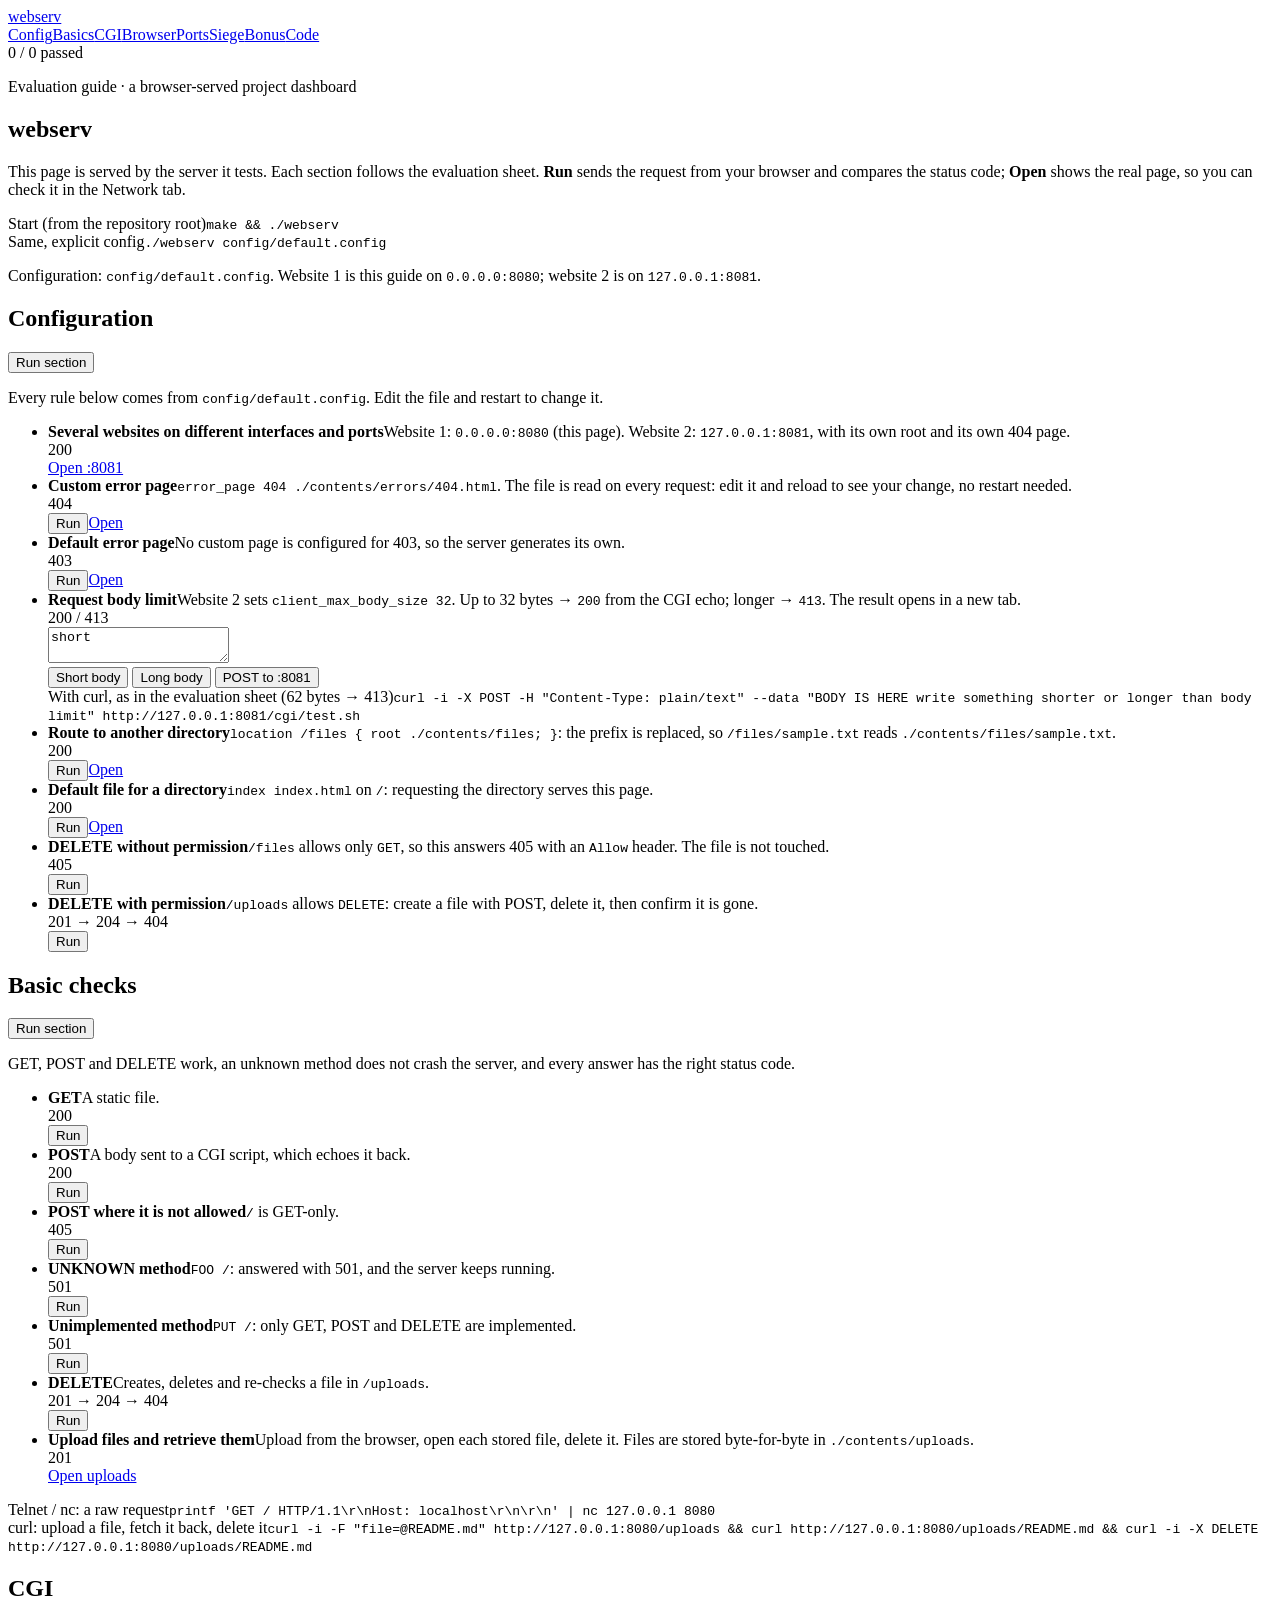
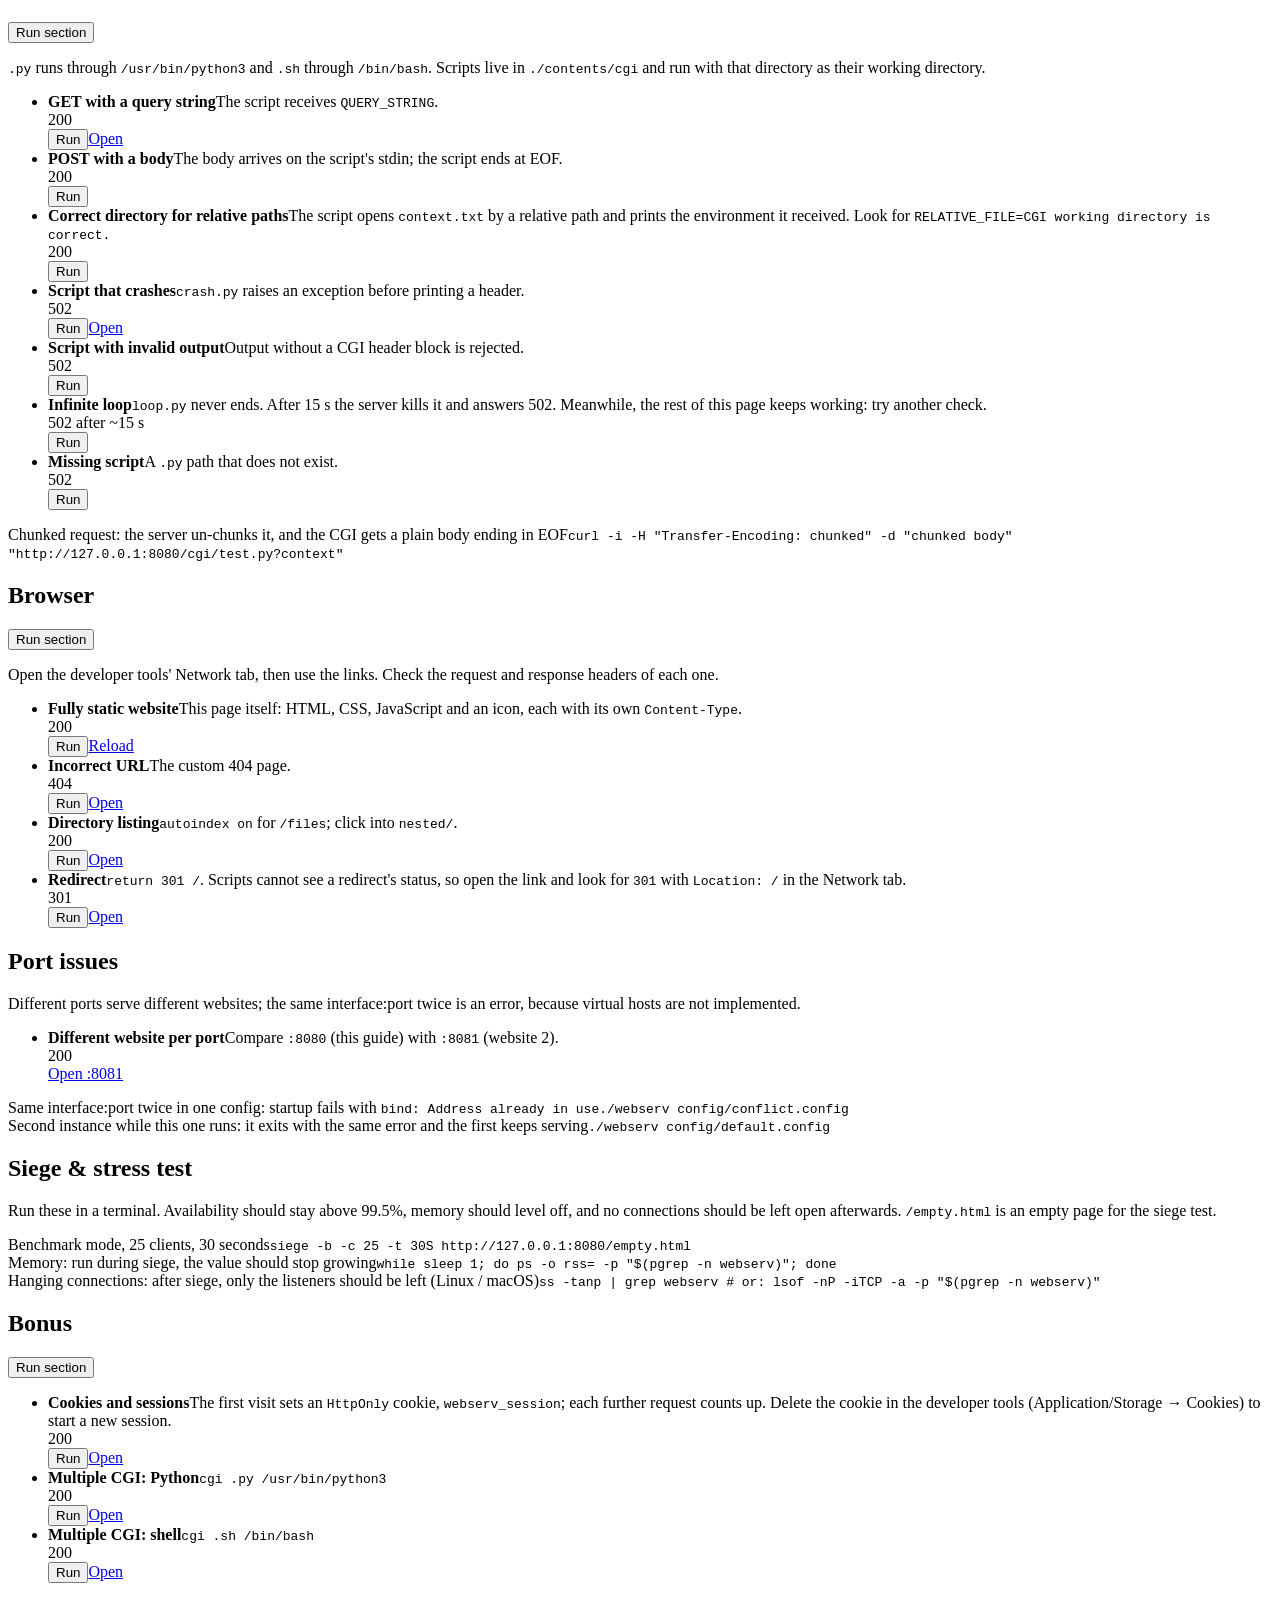
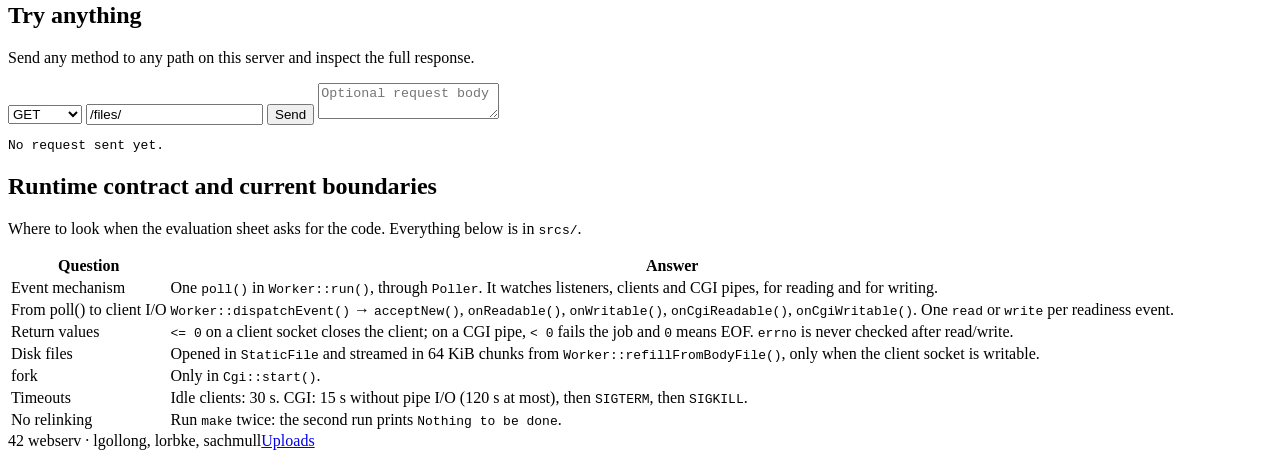
==== commit d43862bb: "time out CGI after 15 s without pipe I/O instead of 15 s runtime" ====
--- a/contents/index.html
+++ b/contents/index.html
@@ -281,7 +281,7 @@
 					<tr><td>Return values</td><td><code>&lt;= 0</code> on a client socket closes the client; on a CGI pipe, <code>&lt; 0</code> fails the job and <code>0</code> means EOF. <code>errno</code> is never checked after read/write.</td></tr>
 					<tr><td>Disk files</td><td>Opened in <code>StaticFile</code> and streamed in 64&nbsp;KiB chunks from <code>Worker::refillFromBodyFile()</code>, only when the client socket is writable.</td></tr>
 					<tr><td>fork</td><td>Only in <code>Cgi::start()</code>.</td></tr>
-					<tr><td>Timeouts</td><td>Idle clients: 30&nbsp;s. CGI: 15&nbsp;s, then <code>SIGTERM</code>, then <code>SIGKILL</code>.</td></tr>
+					<tr><td>Timeouts</td><td>Idle clients: 30&nbsp;s. CGI: 15&nbsp;s without pipe I/O (120&nbsp;s at most), then <code>SIGTERM</code>, then <code>SIGKILL</code>.</td></tr>
 					<tr><td>No relinking</td><td>Run <code>make</code> twice: the second run prints <code>Nothing to be done</code>.</td></tr>
 				</tbody>
 			</table>
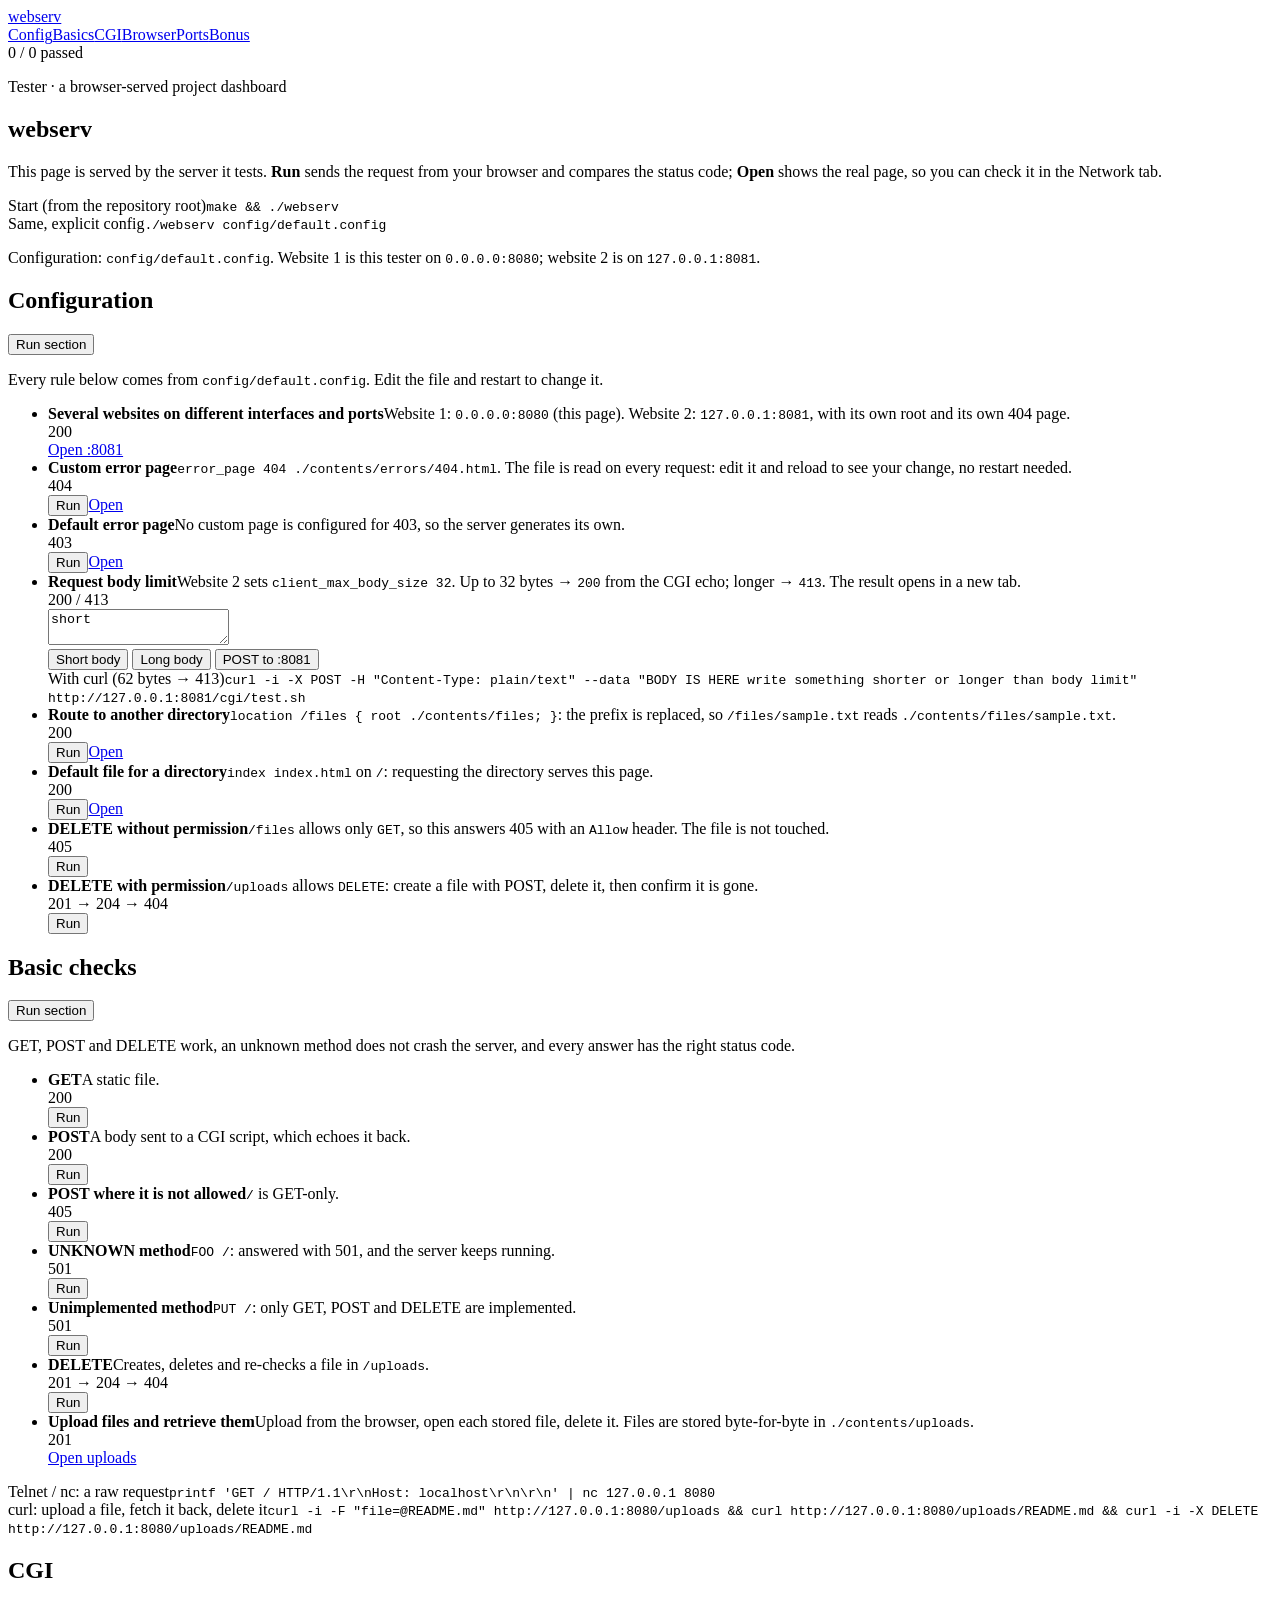
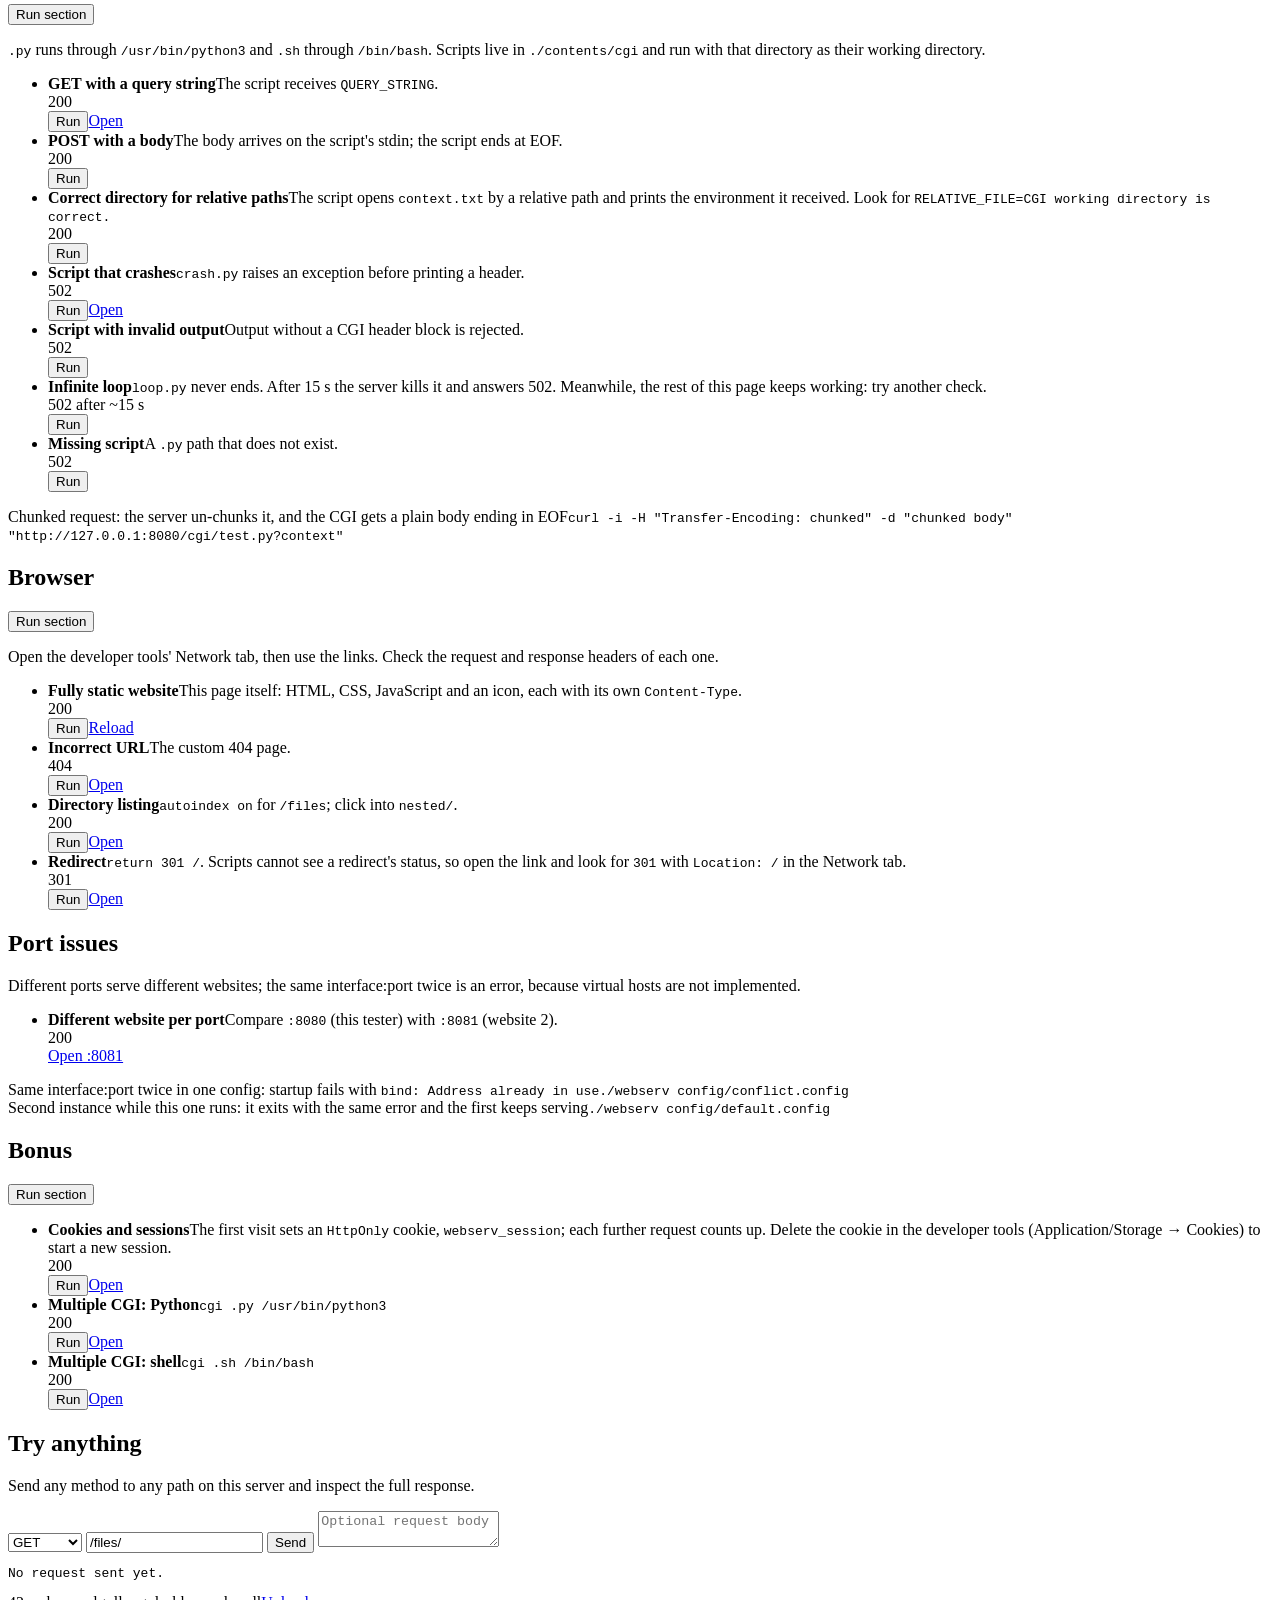
==== commit 11057a2c: "add some more tests" ====
--- a/contents/index.html
+++ b/contents/index.html
@@ -3,8 +3,8 @@
 <head>
 	<meta charset="utf-8">
 	<meta name="viewport" content="width=device-width, initial-scale=1">
-	<meta name="description" content="Evaluation guide for the 42 webserv project: a browser-served project dashboard that runs every evaluation-sheet check.">
-	<title>webserv | evaluation guide</title>
+	<meta name="description" content="Tester for the 42 webserv project: a browser-served dashboard that checks the running server.">
+	<title>webserv | tester</title>
 	<link rel="icon" href="/files/favicon.ico">
 	<link rel="stylesheet" href="/dashboard.css">
 </head>
@@ -12,8 +12,8 @@
 	<header class="topbar">
 		<div class="topbar-inner">
 			<a class="wordmark" href="/">webserv</a>
-			<nav aria-label="Evaluation sections">
-				<a href="#config">Config</a><a href="#basics">Basics</a><a href="#cgi">CGI</a><a href="#browser">Browser</a><a href="#ports">Ports</a><a href="#stress">Siege</a><a href="#bonus">Bonus</a><a href="#code">Code</a>
+			<nav aria-label="Test sections">
+				<a href="#config">Config</a><a href="#basics">Basics</a><a href="#cgi">CGI</a><a href="#browser">Browser</a><a href="#ports">Ports</a><a href="#bonus">Bonus</a>
 			</nav>
 			<span id="progress" class="progress" role="status">0 / 0 passed</span>
 		</div>
@@ -21,14 +21,14 @@
 
 	<main class="page">
 		<section class="intro">
-			<p class="eyebrow">Evaluation guide &middot; a browser-served project dashboard</p>
+			<p class="eyebrow">Tester &middot; a browser-served project dashboard</p>
 			<h1 id="page-title">webserv</h1>
-			<p class="lead">This page is served by the server it tests. Each section follows the evaluation sheet. <strong>Run</strong> sends the request from your browser and compares the status code; <strong>Open</strong> shows the real page, so you can check it in the Network tab.</p>
+			<p class="lead">This page is served by the server it tests. <strong>Run</strong> sends the request from your browser and compares the status code; <strong>Open</strong> shows the real page, so you can check it in the Network tab.</p>
 			<div class="commands">
 				<div class="command"><span>Start (from the repository root)</span><code>make &amp;&amp; ./webserv</code></div>
 				<div class="command"><span>Same, explicit config</span><code>./webserv config/default.config</code></div>
 			</div>
-			<p class="note">Configuration: <code>config/default.config</code>. Website&nbsp;1 is this guide on <code>0.0.0.0:8080</code>; website&nbsp;2 is on <code>127.0.0.1:8081</code>.</p>
+			<p class="note">Configuration: <code>config/default.config</code>. Website&nbsp;1 is this tester on <code>0.0.0.0:8080</code>; website&nbsp;2 is on <code>127.0.0.1:8081</code>.</p>
 		</section>
 
 		<section id="config" class="block">
@@ -64,7 +64,7 @@
 							<button class="run" type="submit">POST to :8081</button>
 						</div>
 					</form>
-					<div class="command"><span>With curl, as in the evaluation sheet (62 bytes &rarr; 413)</span><code>curl -i -X POST -H "Content-Type: plain/text" --data "BODY IS HERE write something shorter or longer than body limit" http://127.0.0.1:8081/cgi/test.sh</code></div>
+					<div class="command"><span>With curl (62 bytes &rarr; 413)</span><code>curl -i -X POST -H "Content-Type: plain/text" --data "BODY IS HERE write something shorter or longer than body limit" http://127.0.0.1:8081/cgi/test.sh</code></div>
 				</li>
 				<li class="check" data-method="GET" data-path="/files/sample.txt" data-expect="200">
 					<div class="check-text"><strong>Route to another directory</strong><span><code>location /files { root ./contents/files; }</code>: the prefix is replaced, so <code>/files/sample.txt</code> reads <code>./contents/files/sample.txt</code>.</span></div>
@@ -143,10 +143,10 @@
 			</div>
 			<p><code>.py</code> runs through <code>/usr/bin/python3</code> and <code>.sh</code> through <code>/bin/bash</code>. Scripts live in <code>./contents/cgi</code> and run with that directory as their working directory.</p>
 			<ul class="checks">
-				<li class="check" data-method="GET" data-path="/cgi/test.py?name=evaluator" data-expect="200">
+				<li class="check" data-method="GET" data-path="/cgi/test.py?name=tester" data-expect="200">
 					<div class="check-text"><strong>GET with a query string</strong><span>The script receives <code>QUERY_STRING</code>.</span></div>
 					<span class="expect">200</span>
-					<div class="actions"><button class="run" type="button">Run</button><a class="open" href="/cgi/test.py?name=evaluator">Open</a></div>
+					<div class="actions"><button class="run" type="button">Run</button><a class="open" href="/cgi/test.py?name=tester">Open</a></div>
 				</li>
 				<li class="check" data-method="POST" data-path="/cgi/test.sh" data-body="posted to a shell script" data-expect="200">
 					<div class="check-text"><strong>POST with a body</strong><span>The body arrives on the script's stdin; the script ends at EOF.</span></div>
@@ -217,21 +217,13 @@
 			<p>Different ports serve different websites; the same interface:port twice is an error, because virtual hosts are not implemented.</p>
 			<ul class="checks">
 				<li class="check">
-					<div class="check-text"><strong>Different website per port</strong><span>Compare <code>:8080</code> (this guide) with <code>:8081</code> (website 2).</span></div>
+					<div class="check-text"><strong>Different website per port</strong><span>Compare <code>:8080</code> (this tester) with <code>:8081</code> (website 2).</span></div>
 					<span class="expect">200</span>
 					<div class="actions"><a class="open" href="http://127.0.0.1:8081/" target="_blank" rel="noopener">Open :8081</a></div>
 				</li>
 			</ul>
 			<div class="command"><span>Same interface:port twice in one config: startup fails with <code>bind: Address already in use</code></span><code>./webserv config/conflict.config</code></div>
 			<div class="command"><span>Second instance while this one runs: it exits with the same error and the first keeps serving</span><code>./webserv config/default.config</code></div>
-		</section>
-
-		<section id="stress" class="block">
-			<h2>Siege &amp; stress test</h2>
-			<p>Run these in a terminal. Availability should stay above 99.5%, memory should level off, and no connections should be left open afterwards. <code>/empty.html</code> is an empty page for the siege test.</p>
-			<div class="command"><span>Benchmark mode, 25 clients, 30 seconds</span><code>siege -b -c 25 -t 30S http://127.0.0.1:8080/empty.html</code></div>
-			<div class="command"><span>Memory: run during siege, the value should stop growing</span><code>while sleep 1; do ps -o rss= -p "$(pgrep -n webserv)"; done</code></div>
-			<div class="command"><span>Hanging connections: after siege, only the listeners should be left (Linux / macOS)</span><code>ss -tanp | grep webserv    # or: lsof -nP -iTCP -a -p "$(pgrep -n webserv)"</code></div>
 		</section>
 
 		<section id="bonus" class="block">
@@ -269,23 +261,6 @@
 			</form>
 			<pre id="lab-output" class="result">No request sent yet.</pre>
 		</section>
-
-		<section id="code" class="block">
-			<h2>Runtime contract and current boundaries</h2>
-			<p>Where to look when the evaluation sheet asks for the code. Everything below is in <code>srcs/</code>.</p>
-			<table class="code-map">
-				<thead><tr><th>Question</th><th>Answer</th></tr></thead>
-				<tbody>
-					<tr><td>Event mechanism</td><td>One <code>poll()</code> in <code>Worker::run()</code>, through <code>Poller</code>. It watches listeners, clients and CGI pipes, for reading and for writing.</td></tr>
-					<tr><td>From poll() to client I/O</td><td><code>Worker::dispatchEvent()</code> &rarr; <code>acceptNew()</code>, <code>onReadable()</code>, <code>onWritable()</code>, <code>onCgiReadable()</code>, <code>onCgiWritable()</code>. One <code>read</code> or <code>write</code> per readiness event.</td></tr>
-					<tr><td>Return values</td><td><code>&lt;= 0</code> on a client socket closes the client; on a CGI pipe, <code>&lt; 0</code> fails the job and <code>0</code> means EOF. <code>errno</code> is never checked after read/write.</td></tr>
-					<tr><td>Disk files</td><td>Opened in <code>StaticFile</code> and streamed in 64&nbsp;KiB chunks from <code>Worker::refillFromBodyFile()</code>, only when the client socket is writable.</td></tr>
-					<tr><td>fork</td><td>Only in <code>Cgi::start()</code>.</td></tr>
-					<tr><td>Timeouts</td><td>Idle clients: 30&nbsp;s. CGI: 15&nbsp;s without pipe I/O (120&nbsp;s at most), then <code>SIGTERM</code>, then <code>SIGKILL</code>.</td></tr>
-					<tr><td>No relinking</td><td>Run <code>make</code> twice: the second run prints <code>Nothing to be done</code>.</td></tr>
-				</tbody>
-			</table>
-		</section>
 	</main>
 
 	<footer class="footer"><span>42 webserv &middot; lgollong, lorbke, sachmull</span><a href="/upload.html">Uploads</a></footer>
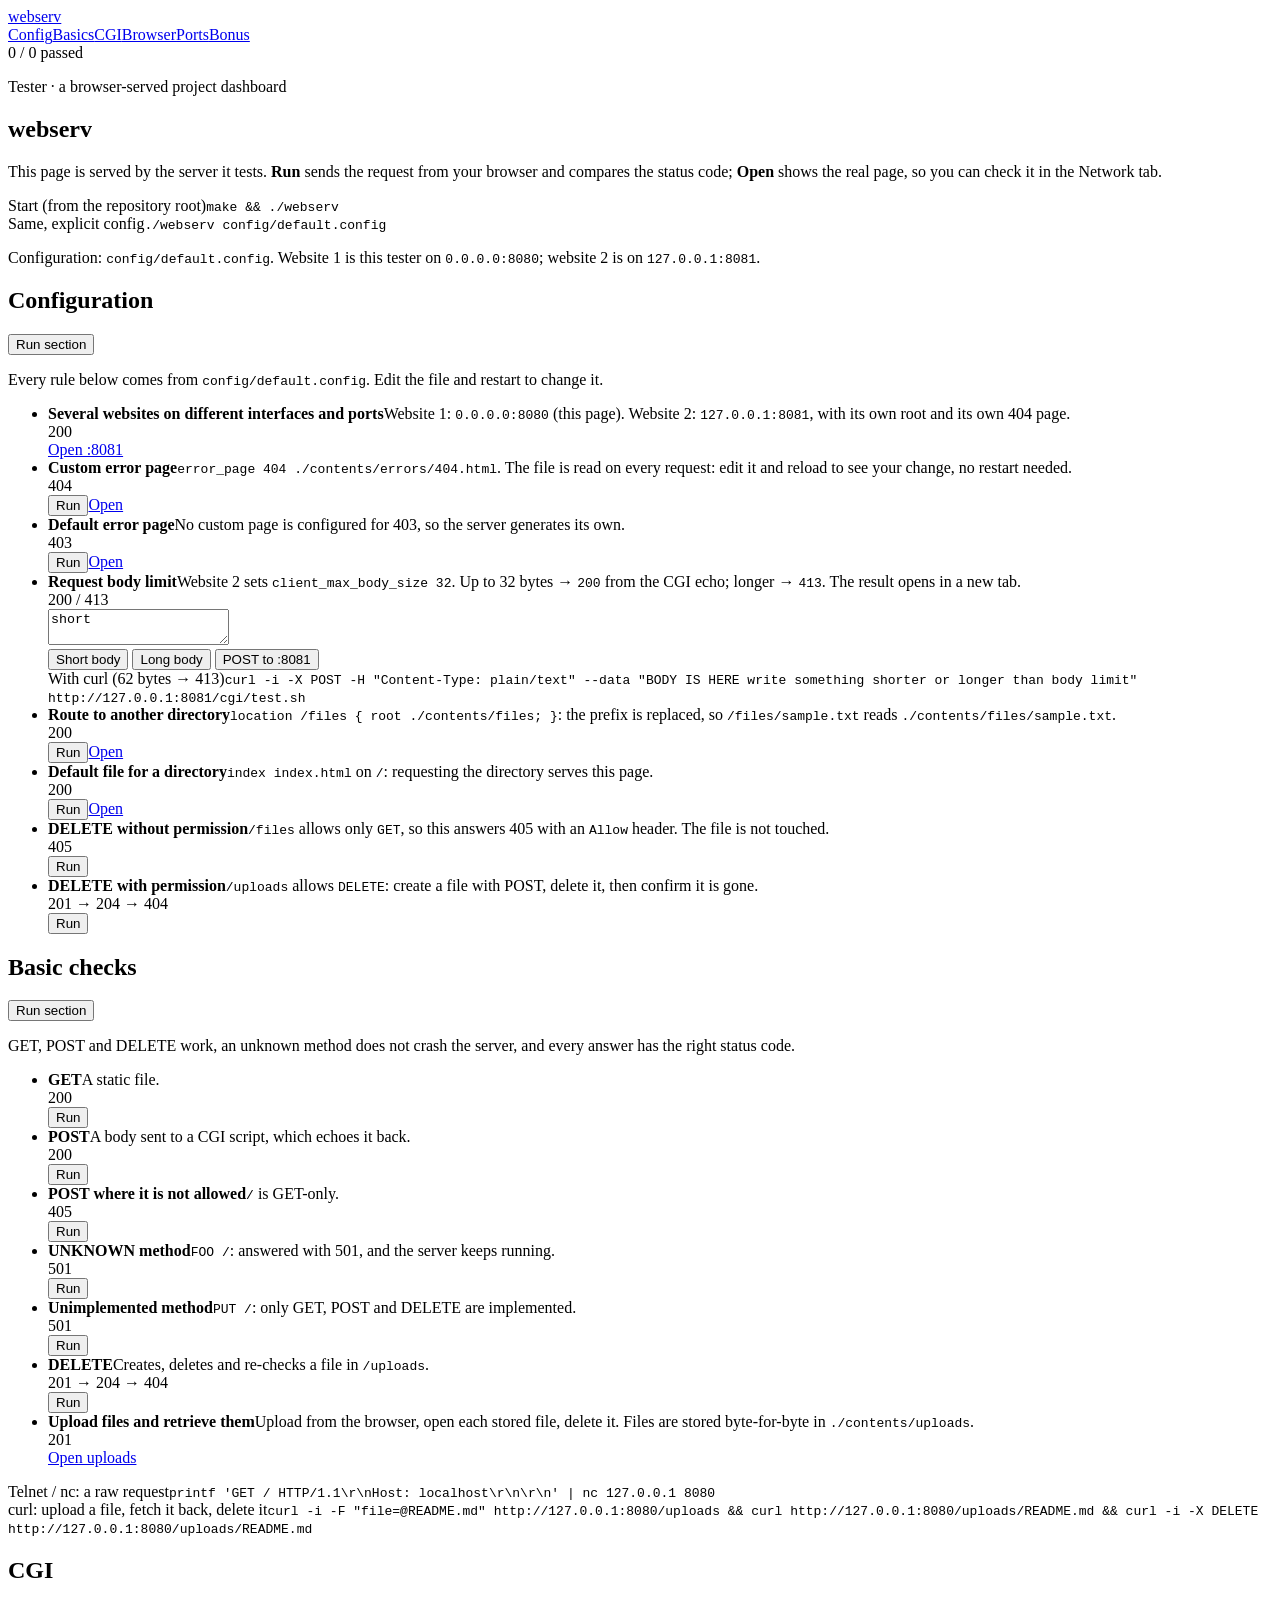
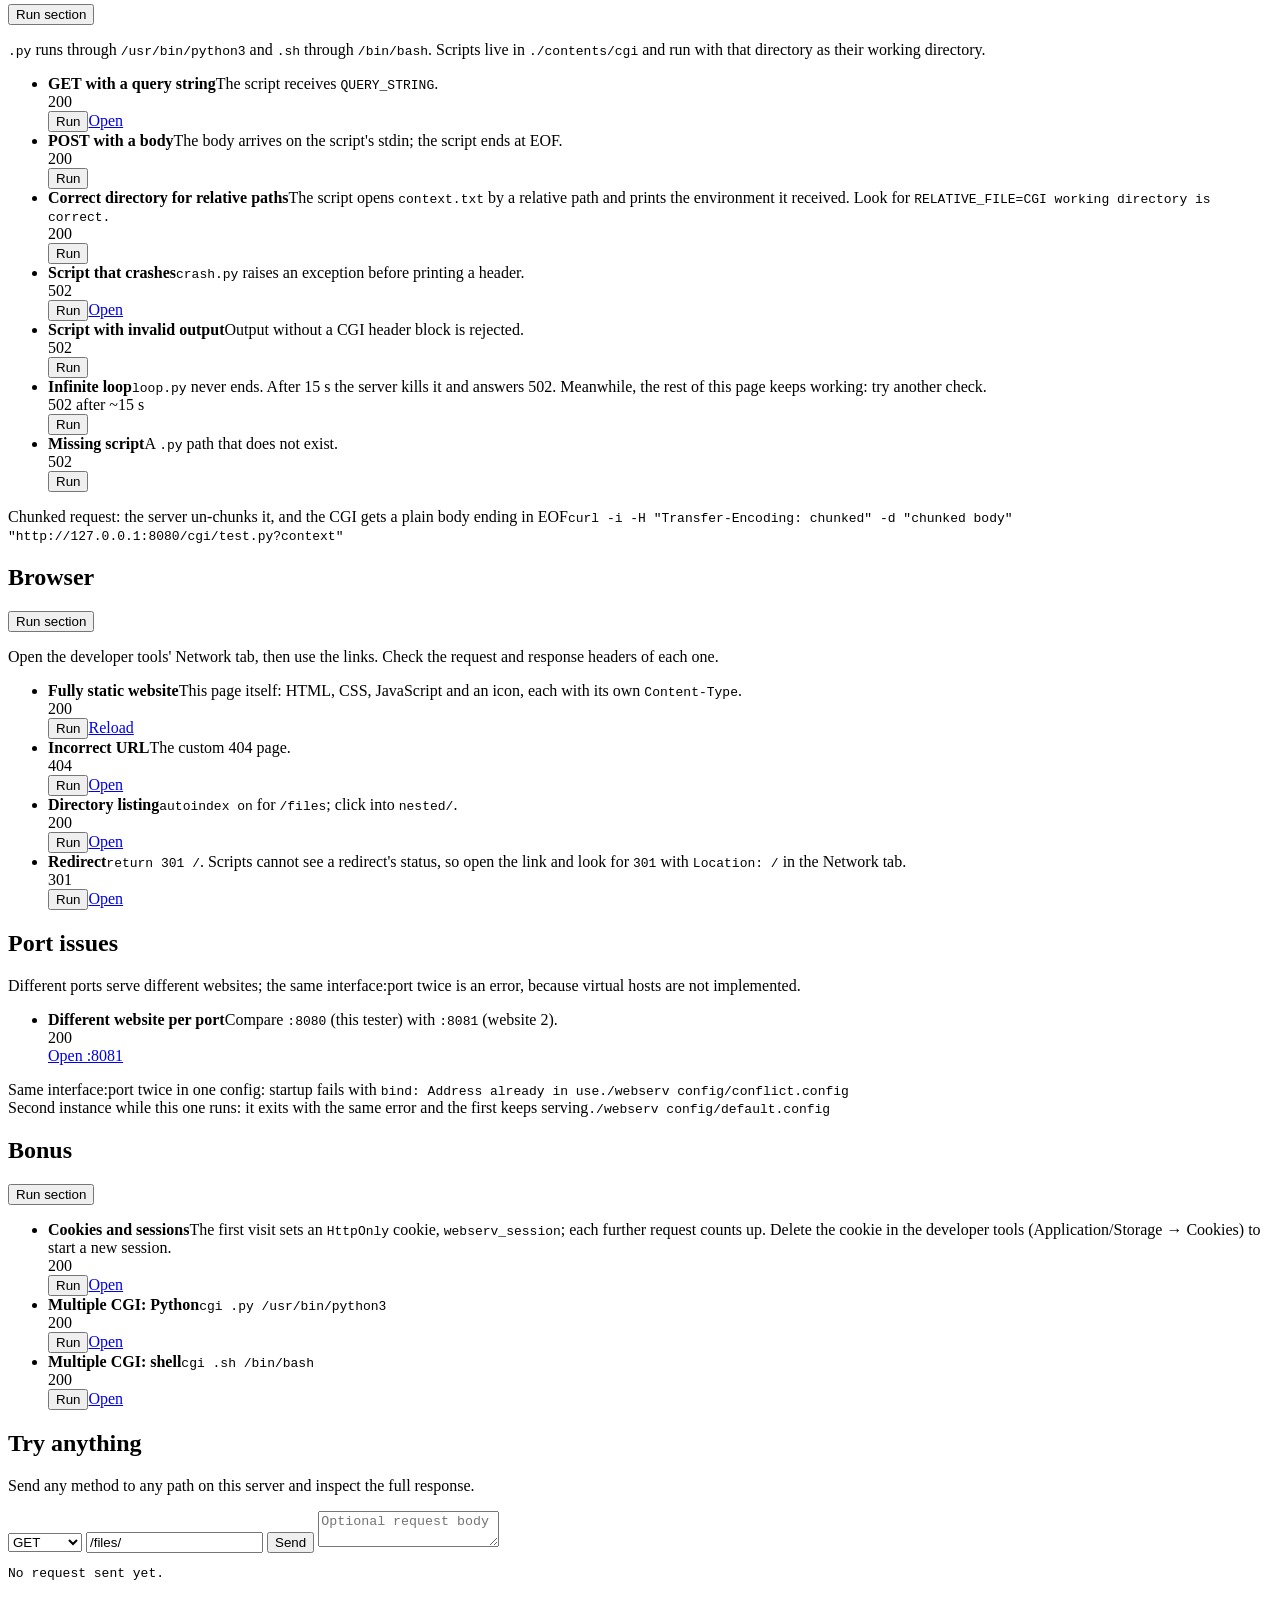
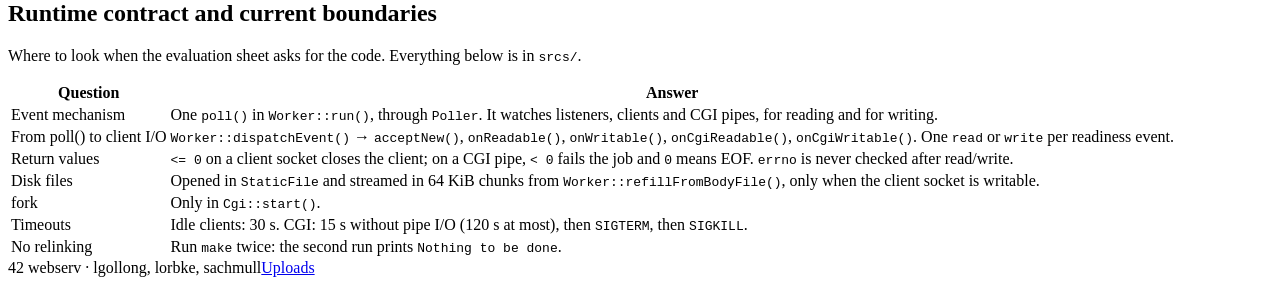
==== commit bc591686: "Merge branch 'main' of https://github.com/lgollong/webserv # Conflicts: #	DEV_DOC.md #	config/defaul" ====
--- a/contents/index.html
+++ b/contents/index.html
@@ -261,6 +261,23 @@
 			</form>
 			<pre id="lab-output" class="result">No request sent yet.</pre>
 		</section>
+
+		<section id="code" class="block">
+			<h2>Runtime contract and current boundaries</h2>
+			<p>Where to look when the evaluation sheet asks for the code. Everything below is in <code>srcs/</code>.</p>
+			<table class="code-map">
+				<thead><tr><th>Question</th><th>Answer</th></tr></thead>
+				<tbody>
+					<tr><td>Event mechanism</td><td>One <code>poll()</code> in <code>Worker::run()</code>, through <code>Poller</code>. It watches listeners, clients and CGI pipes, for reading and for writing.</td></tr>
+					<tr><td>From poll() to client I/O</td><td><code>Worker::dispatchEvent()</code> &rarr; <code>acceptNew()</code>, <code>onReadable()</code>, <code>onWritable()</code>, <code>onCgiReadable()</code>, <code>onCgiWritable()</code>. One <code>read</code> or <code>write</code> per readiness event.</td></tr>
+					<tr><td>Return values</td><td><code>&lt;= 0</code> on a client socket closes the client; on a CGI pipe, <code>&lt; 0</code> fails the job and <code>0</code> means EOF. <code>errno</code> is never checked after read/write.</td></tr>
+					<tr><td>Disk files</td><td>Opened in <code>StaticFile</code> and streamed in 64&nbsp;KiB chunks from <code>Worker::refillFromBodyFile()</code>, only when the client socket is writable.</td></tr>
+					<tr><td>fork</td><td>Only in <code>Cgi::start()</code>.</td></tr>
+					<tr><td>Timeouts</td><td>Idle clients: 30&nbsp;s. CGI: 15&nbsp;s without pipe I/O (120&nbsp;s at most), then <code>SIGTERM</code>, then <code>SIGKILL</code>.</td></tr>
+					<tr><td>No relinking</td><td>Run <code>make</code> twice: the second run prints <code>Nothing to be done</code>.</td></tr>
+				</tbody>
+			</table>
+		</section>
 	</main>
 
 	<footer class="footer"><span>42 webserv &middot; lgollong, lorbke, sachmull</span><a href="/upload.html">Uploads</a></footer>
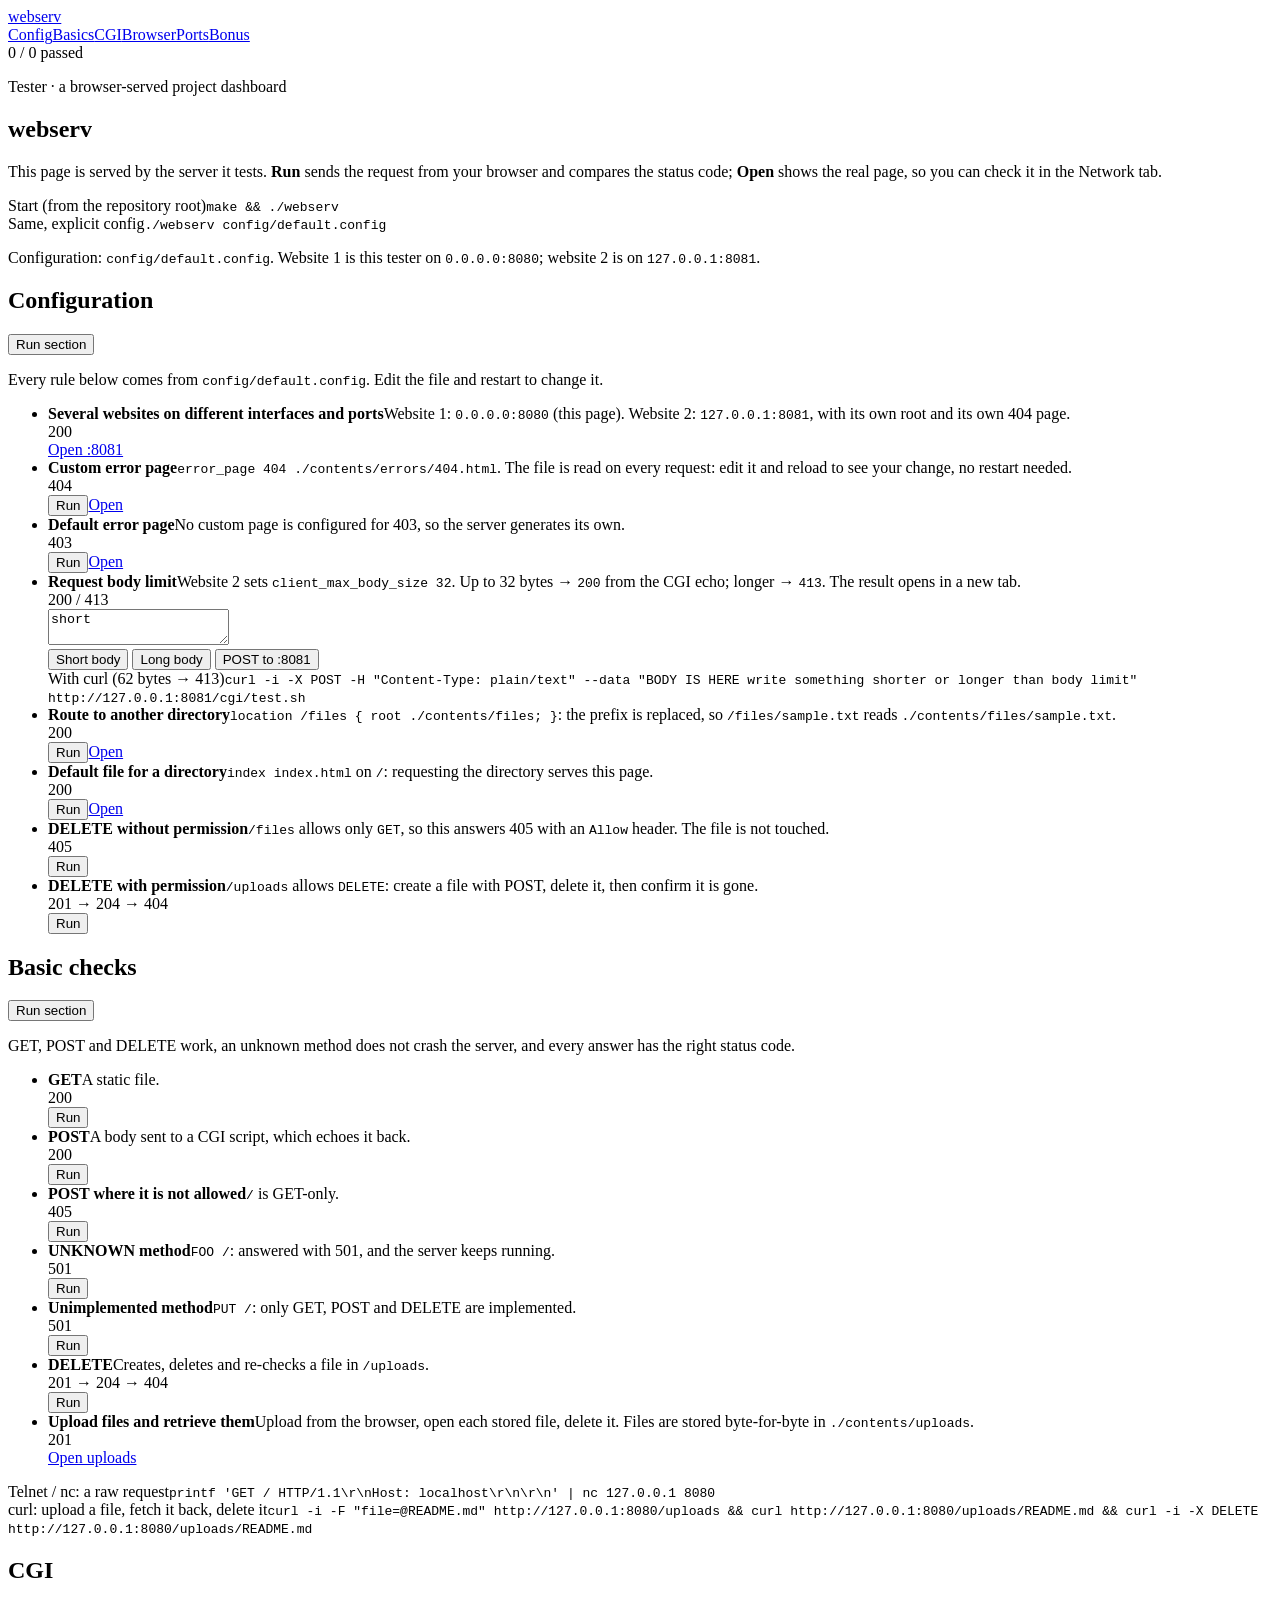
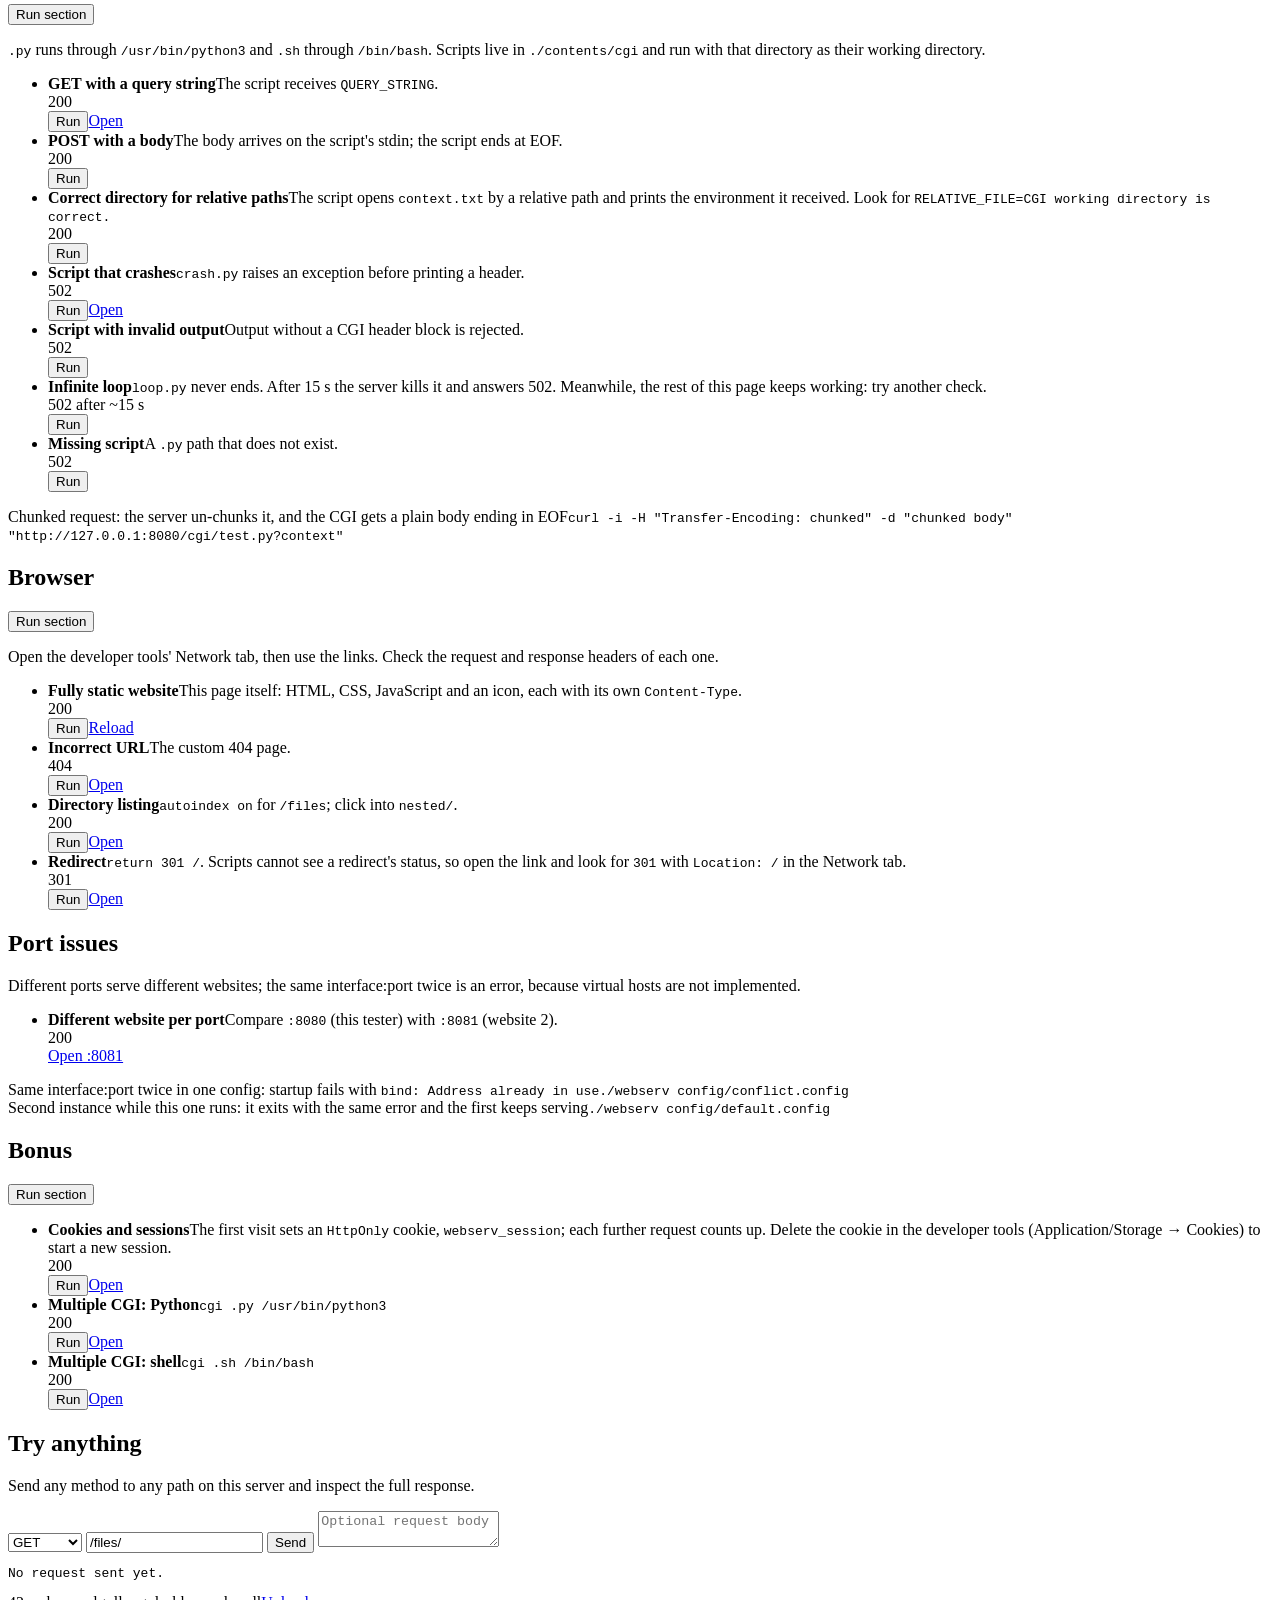
==== commit 8841254b: "remove runtime section" ====
--- a/contents/index.html
+++ b/contents/index.html
@@ -261,23 +261,6 @@
 			</form>
 			<pre id="lab-output" class="result">No request sent yet.</pre>
 		</section>
-
-		<section id="code" class="block">
-			<h2>Runtime contract and current boundaries</h2>
-			<p>Where to look when the evaluation sheet asks for the code. Everything below is in <code>srcs/</code>.</p>
-			<table class="code-map">
-				<thead><tr><th>Question</th><th>Answer</th></tr></thead>
-				<tbody>
-					<tr><td>Event mechanism</td><td>One <code>poll()</code> in <code>Worker::run()</code>, through <code>Poller</code>. It watches listeners, clients and CGI pipes, for reading and for writing.</td></tr>
-					<tr><td>From poll() to client I/O</td><td><code>Worker::dispatchEvent()</code> &rarr; <code>acceptNew()</code>, <code>onReadable()</code>, <code>onWritable()</code>, <code>onCgiReadable()</code>, <code>onCgiWritable()</code>. One <code>read</code> or <code>write</code> per readiness event.</td></tr>
-					<tr><td>Return values</td><td><code>&lt;= 0</code> on a client socket closes the client; on a CGI pipe, <code>&lt; 0</code> fails the job and <code>0</code> means EOF. <code>errno</code> is never checked after read/write.</td></tr>
-					<tr><td>Disk files</td><td>Opened in <code>StaticFile</code> and streamed in 64&nbsp;KiB chunks from <code>Worker::refillFromBodyFile()</code>, only when the client socket is writable.</td></tr>
-					<tr><td>fork</td><td>Only in <code>Cgi::start()</code>.</td></tr>
-					<tr><td>Timeouts</td><td>Idle clients: 30&nbsp;s. CGI: 15&nbsp;s without pipe I/O (120&nbsp;s at most), then <code>SIGTERM</code>, then <code>SIGKILL</code>.</td></tr>
-					<tr><td>No relinking</td><td>Run <code>make</code> twice: the second run prints <code>Nothing to be done</code>.</td></tr>
-				</tbody>
-			</table>
-		</section>
 	</main>
 
 	<footer class="footer"><span>42 webserv &middot; lgollong, lorbke, sachmull</span><a href="/upload.html">Uploads</a></footer>
